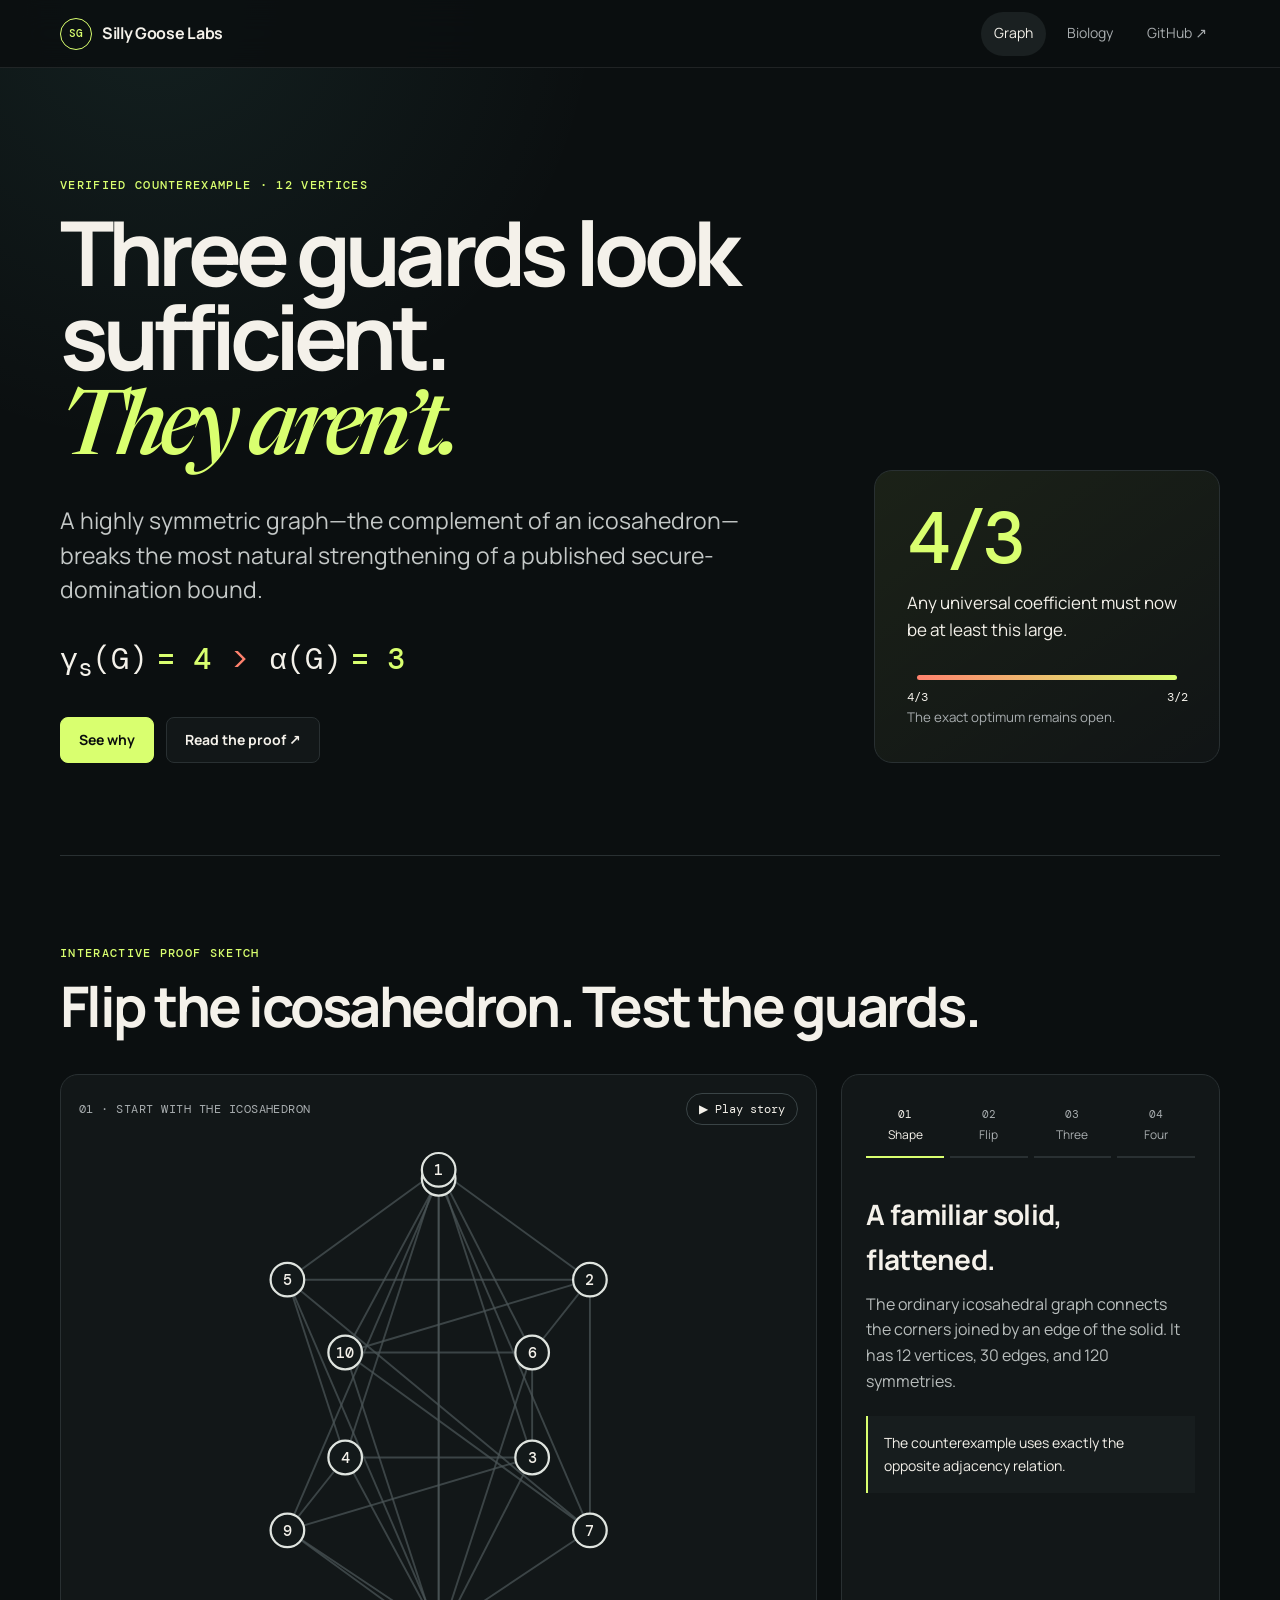
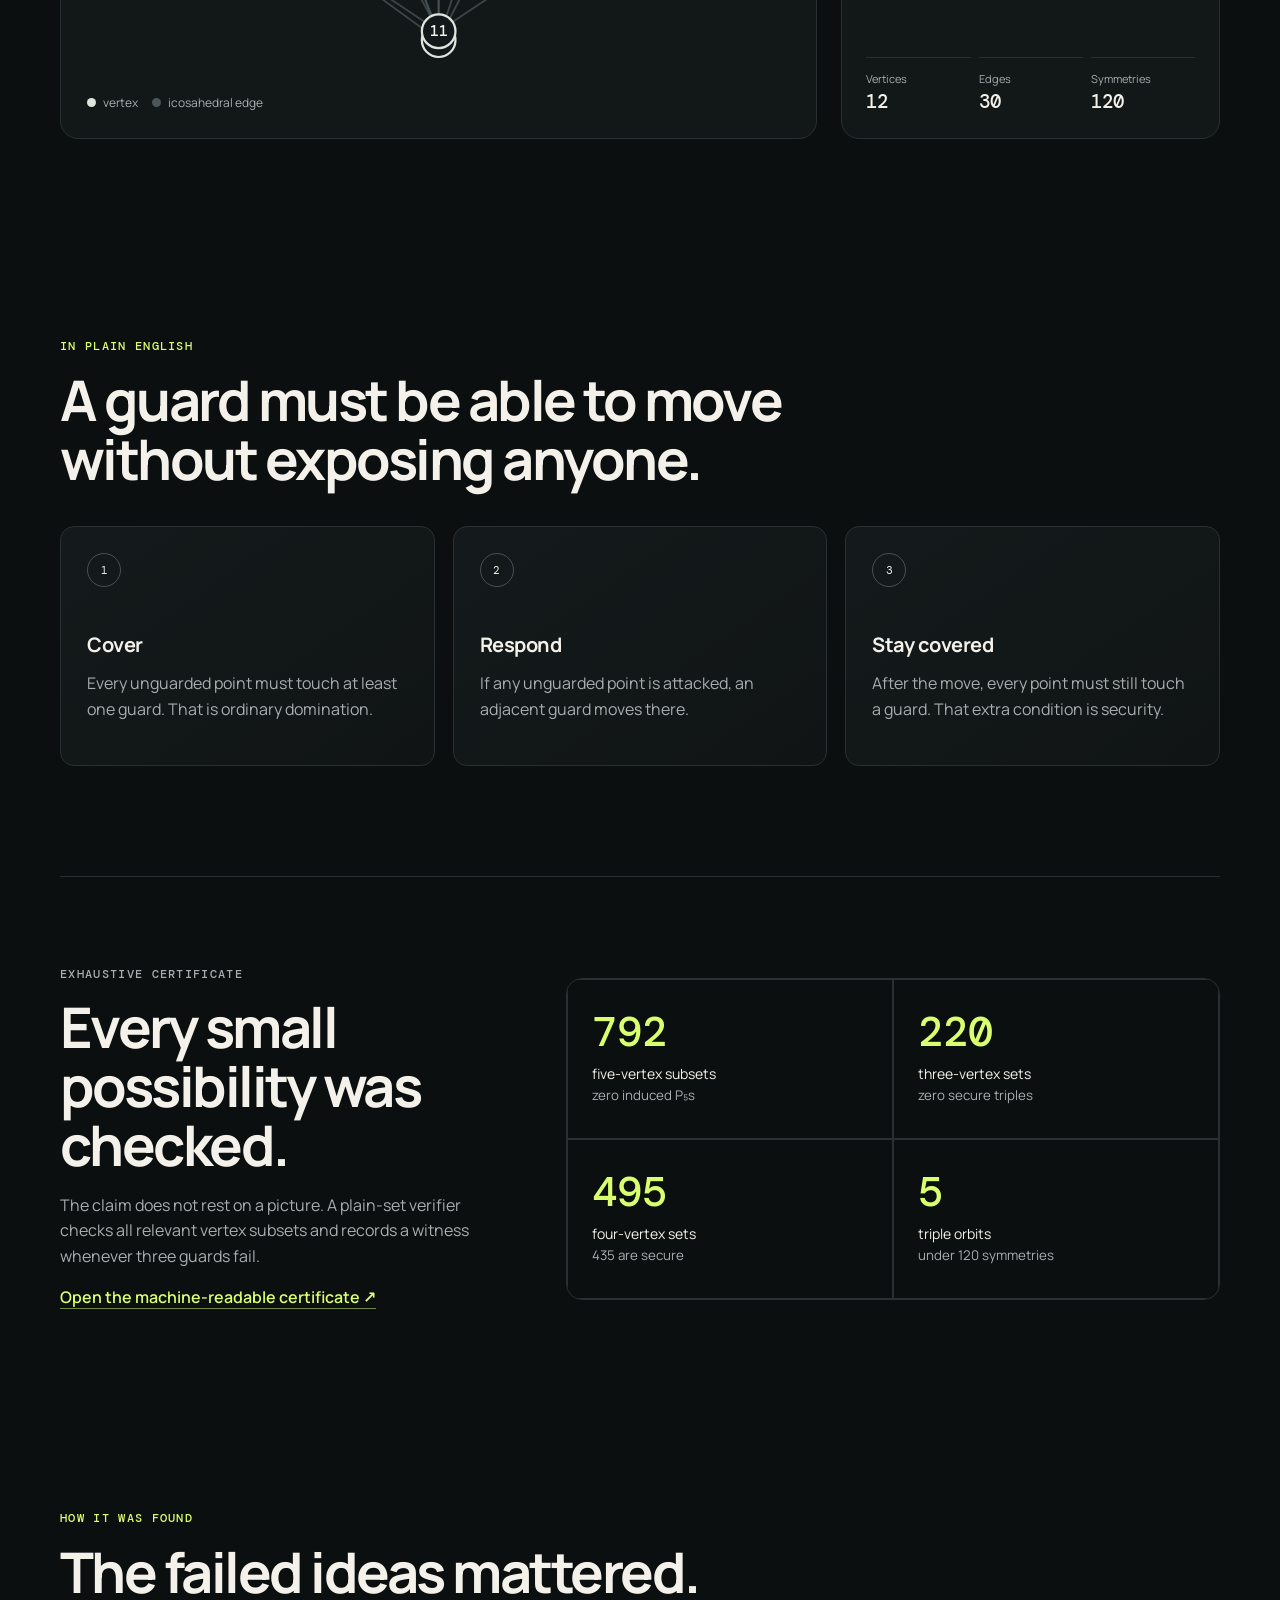
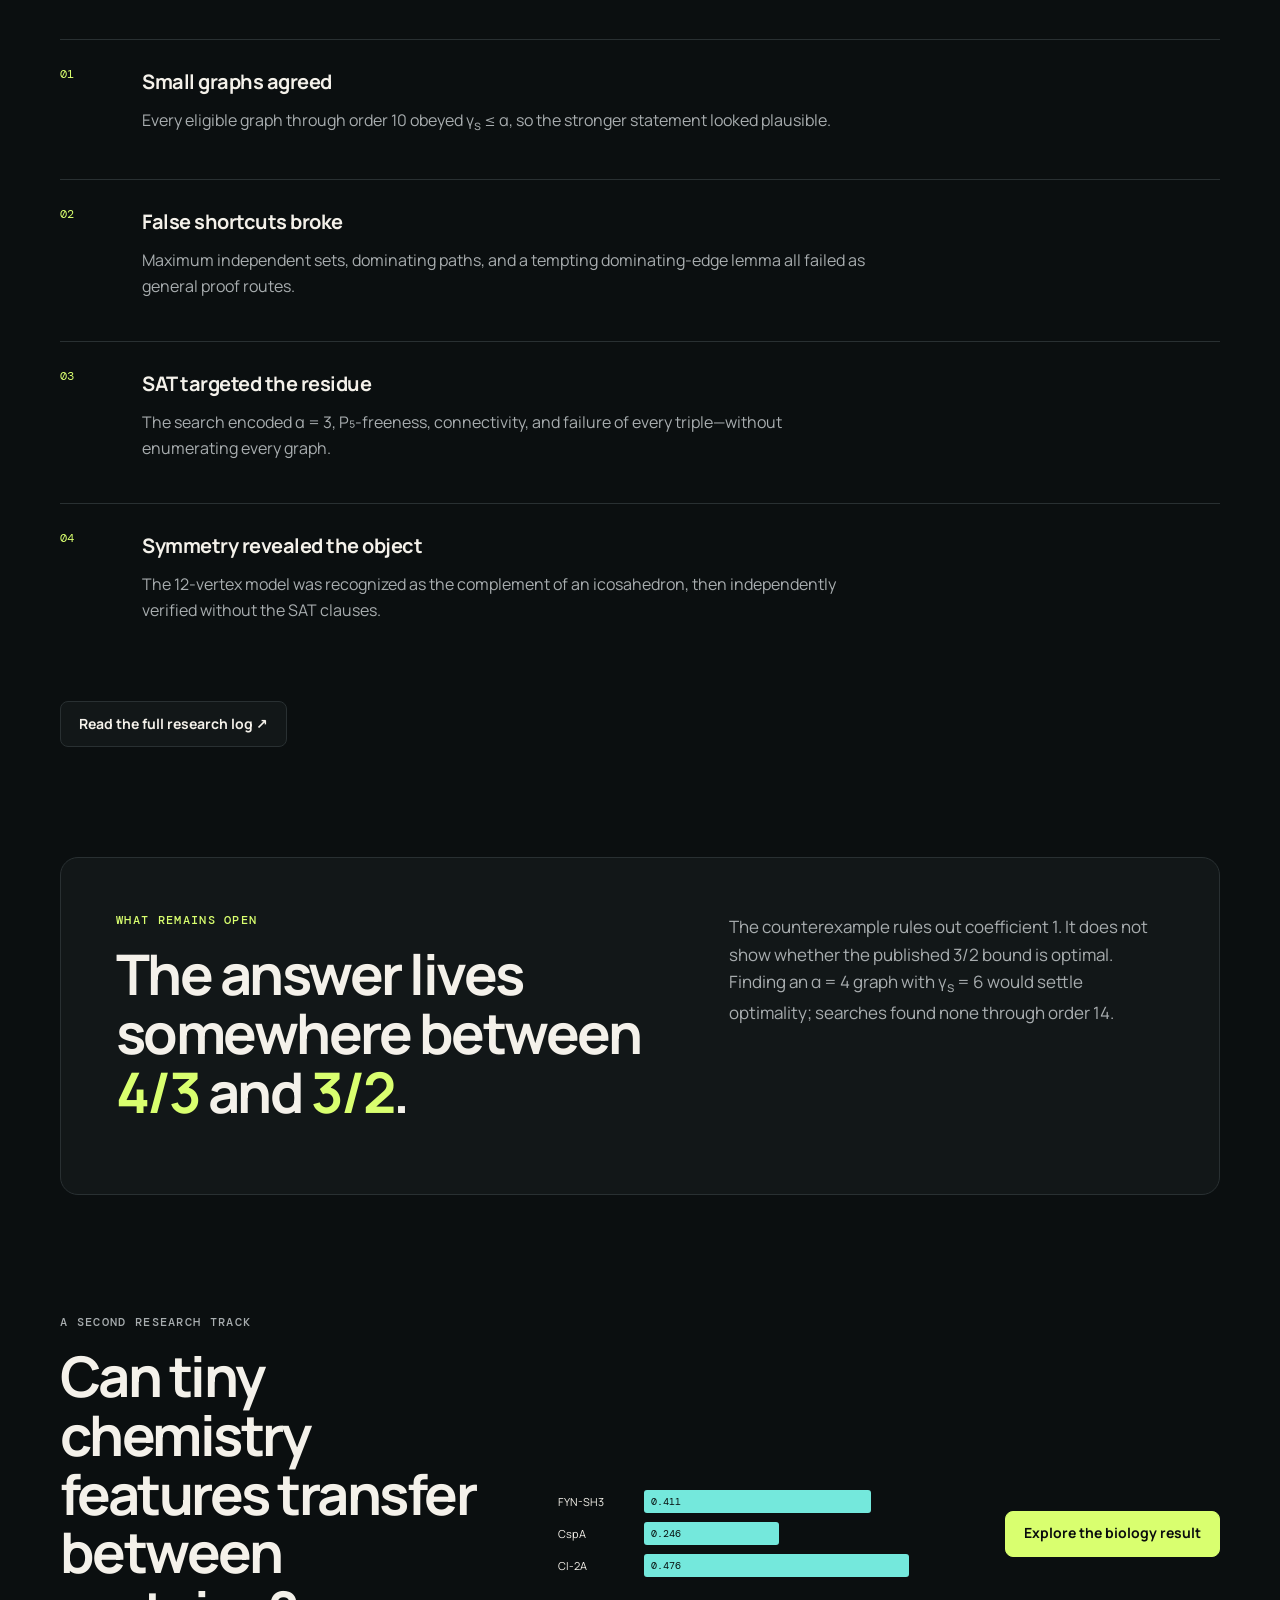
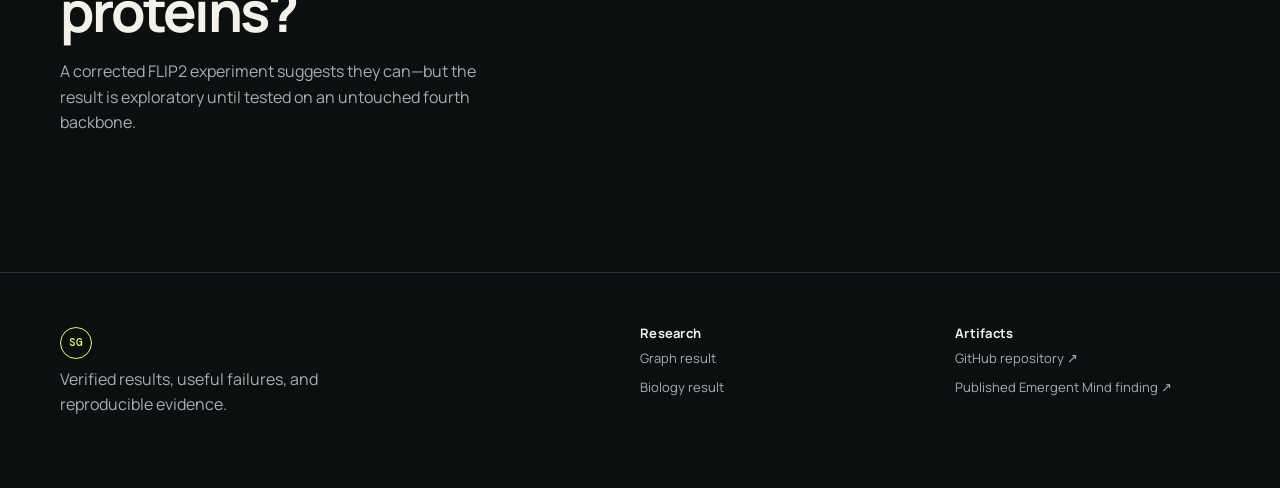
==== site/index.html @ f3dd0494 "Polish the papers at their narrowest breakpoint The visual language was already doing the important " ====
<!doctype html>
<html lang="en">
<head>
  <meta charset="utf-8">
  <meta name="viewport" content="width=device-width,initial-scale=1">
  <meta name="description" content="An interactive explanation of a 12-vertex counterexample in secure domination.">
  <title>The Icosahedral Counterexample</title>
  <link rel="stylesheet" href="css/site.css">
</head>
<body>
  <a class="skip-link" href="#main">Skip to the explanation</a>
  <header class="topbar">
    <a class="brand" href="index.html" aria-label="Silly Goose Labs home">
      <span class="brand-mark">SG</span><span>Silly Goose Labs</span>
    </a>
    <nav aria-label="Primary navigation">
      <a class="active" href="index.html">Graph</a>
      <a href="biology.html">Biology</a>
      <a href="https://github.com/batmanscode/ai-research">GitHub ↗</a>
    </nav>
  </header>

  <main id="main">
    <section class="hero shell">
      <div class="hero-copy">
        <p class="eyebrow">Verified counterexample · 12 vertices</p>
        <h1>Three guards look sufficient.<br><em>They aren’t.</em></h1>
        <p class="lede">A highly symmetric graph—the complement of an icosahedron—breaks the most natural strengthening of a published secure-domination bound.</p>
        <div class="result-equation" aria-label="secure domination number four is greater than independence number three">
          <span>γ<sub>s</sub>(G)</span><b>= 4</b><i>&gt;</i><span>α(G)</span><b>= 3</b>
        </div>
        <div class="hero-actions">
          <a class="button primary" href="#explore">See why</a>
          <a class="button ghost" href="https://github.com/batmanscode/ai-research/blob/main/graph/secure-domination-p5-free/README.md">Read the proof ↗</a>
        </div>
      </div>
      <aside class="hero-note">
        <span class="note-number">4/3</span>
        <p>Any universal coefficient must now be at least this large.</p>
        <div class="interval" aria-label="known coefficient interval from four thirds to three halves">
          <span style="--x:0%">4/3</span><span style="--x:100%">3/2</span>
        </div>
        <small>The exact optimum remains open.</small>
      </aside>
    </section>

    <section id="explore" class="explorer shell" aria-labelledby="explorer-title">
      <div class="section-heading">
        <p class="eyebrow">Interactive proof sketch</p>
        <h2 id="explorer-title">Flip the icosahedron. Test the guards.</h2>
      </div>
      <div class="explorer-grid">
        <div class="graph-stage">
          <div class="stage-topline">
            <span id="stage-label">01 · Start with the icosahedron</span>
            <button id="play-story" class="icon-button" type="button" aria-label="Play the four-step story">▶ Play story</button>
          </div>
          <svg id="graph" viewBox="0 0 500 500" role="img" aria-labelledby="graph-title graph-desc">
            <title id="graph-title">Interactive 12-vertex graph</title>
            <desc id="graph-desc">The display switches between an icosahedron, its complement, a failed three-guard set, and a successful four-guard set.</desc>
            <defs>
              <marker id="arrow" viewBox="0 0 10 10" refX="8" refY="5" markerWidth="7" markerHeight="7" orient="auto-start-reverse">
                <path d="M 0 0 L 10 5 L 0 10 z" fill="currentColor"></path>
              </marker>
            </defs>
            <g id="edge-layer"></g>
            <g id="annotation-layer"></g>
            <g id="node-layer"></g>
          </svg>
          <div class="stage-legend" id="stage-legend" aria-live="polite"></div>
        </div>
        <div class="story-panel">
          <div class="step-tabs" role="tablist" aria-label="Proof steps">
            <button role="tab" aria-selected="true" data-step="0"><span>01</span>Shape</button>
            <button role="tab" aria-selected="false" data-step="1"><span>02</span>Flip</button>
            <button role="tab" aria-selected="false" data-step="2"><span>03</span>Three</button>
            <button role="tab" aria-selected="false" data-step="3"><span>04</span>Four</button>
          </div>
          <article id="step-copy" aria-live="polite"></article>
          <dl class="live-stats">
            <div><dt>Vertices</dt><dd>12</dd></div>
            <div><dt>Edges</dt><dd id="edge-count">30</dd></div>
            <div><dt>Symmetries</dt><dd>120</dd></div>
          </dl>
        </div>
      </div>
    </section>

    <section class="plain shell">
      <div class="section-heading narrow">
        <p class="eyebrow">In plain English</p>
        <h2>A guard must be able to move without exposing anyone.</h2>
      </div>
      <div class="plain-grid">
        <article>
          <span class="plain-number">1</span>
          <h3>Cover</h3>
          <p>Every unguarded point must touch at least one guard. That is ordinary domination.</p>
        </article>
        <article>
          <span class="plain-number">2</span>
          <h3>Respond</h3>
          <p>If any unguarded point is attacked, an adjacent guard moves there.</p>
        </article>
        <article>
          <span class="plain-number">3</span>
          <h3>Stay covered</h3>
          <p>After the move, every point must still touch a guard. That extra condition is security.</p>
        </article>
      </div>
    </section>

    <section class="evidence shell">
      <div class="evidence-copy">
        <p class="eyebrow">Exhaustive certificate</p>
        <h2>Every small possibility was checked.</h2>
        <p>The claim does not rest on a picture. A plain-set verifier checks all relevant vertex subsets and records a witness whenever three guards fail.</p>
        <a class="text-link" href="https://github.com/batmanscode/ai-research/blob/main/graph/secure-domination-p5-free/data/counterexample_certificate.json">Open the machine-readable certificate ↗</a>
      </div>
      <div class="evidence-grid" aria-label="Exact verification counts">
        <div><strong>792</strong><span>five-vertex subsets</span><small>zero induced P₅s</small></div>
        <div><strong>220</strong><span>three-vertex sets</span><small>zero secure triples</small></div>
        <div><strong>495</strong><span>four-vertex sets</span><small>435 are secure</small></div>
        <div><strong>5</strong><span>triple orbits</span><small>under 120 symmetries</small></div>
      </div>
    </section>

    <section class="trail shell">
      <div class="section-heading">
        <p class="eyebrow">How it was found</p>
        <h2>The failed ideas mattered.</h2>
      </div>
      <ol class="timeline">
        <li><span>01</span><div><h3>Small graphs agreed</h3><p>Every eligible graph through order 10 obeyed γ<sub>s</sub> ≤ α, so the stronger statement looked plausible.</p></div></li>
        <li><span>02</span><div><h3>False shortcuts broke</h3><p>Maximum independent sets, dominating paths, and a tempting dominating-edge lemma all failed as general proof routes.</p></div></li>
        <li><span>03</span><div><h3>SAT targeted the residue</h3><p>The search encoded α = 3, P₅-freeness, connectivity, and failure of every triple—without enumerating every graph.</p></div></li>
        <li><span>04</span><div><h3>Symmetry revealed the object</h3><p>The 12-vertex model was recognized as the complement of an icosahedron, then independently verified without the SAT clauses.</p></div></li>
      </ol>
      <a class="button ghost" href="https://github.com/batmanscode/ai-research/blob/main/graph/secure-domination-p5-free/research-log.md">Read the full research log ↗</a>
    </section>

    <section class="open-gap shell">
      <div>
        <p class="eyebrow">What remains open</p>
        <h2>The answer lives somewhere between <span>4/3</span> and <span>3/2</span>.</h2>
      </div>
      <p>The counterexample rules out coefficient 1. It does not show whether the published 3/2 bound is optimal. Finding an α = 4 graph with γ<sub>s</sub> = 6 would settle optimality; searches found none through order 14.</p>
    </section>

    <section class="other-result shell">
      <div>
        <p class="eyebrow">A second research track</p>
        <h2>Can tiny chemistry features transfer between proteins?</h2>
        <p>A corrected FLIP2 experiment suggests they can—but the result is exploratory until tested on an untouched fourth backbone.</p>
      </div>
      <div class="mini-bars" aria-label="Model Spearman correlations across three proteins">
        <div><span>FYN-SH3</span><i style="--value:72%">0.411</i></div>
        <div><span>CspA</span><i style="--value:43%">0.246</i></div>
        <div><span>CI-2A</span><i style="--value:84%">0.476</i></div>
      </div>
      <a class="button primary" href="biology.html">Explore the biology result</a>
    </section>
  </main>

  <footer>
    <div class="shell footer-grid">
      <div><span class="brand-mark">SG</span><p>Verified results, useful failures, and reproducible evidence.</p></div>
      <div><h2>Research</h2><a href="index.html">Graph result</a><a href="biology.html">Biology result</a></div>
      <div><h2>Artifacts</h2><a href="https://github.com/batmanscode/ai-research">GitHub repository ↗</a><a href="https://www.emergentmind.com/open-problems/improve-secure-domination-bound-connected-p5-free-graphs#research-findings">Published Emergent Mind finding ↗</a></div>
    </div>
  </footer>
  <script src="js/graph-story.js"></script>
</body>
</html>
---- site/css/site.css ----
@import url('https://fonts.googleapis.com/css2?family=DM+Mono:wght@400;500&family=Manrope:wght@400;500;600;700&family=Newsreader:ital,opsz,wght@1,6..72,500&display=swap');

:root {
  color-scheme: dark;
  --ink: #f4f1ea;
  --muted: #a8adaf;
  --paper: #0b0f10;
  --panel: #121718;
  --line: #293032;
  --acid: #d9ff6f;
  --cyan: #74e8dc;
  --coral: #ff826e;
  --violet: #ae9cff;
  --shell: min(1160px, calc(100vw - 40px));
}

* { box-sizing: border-box; }
html { scroll-behavior: smooth; }
body {
  margin: 0;
  background:
    radial-gradient(circle at 12% 0%, rgba(116,232,220,.08), transparent 28rem),
    var(--paper);
  color: var(--ink);
  font-family: Manrope, system-ui, sans-serif;
  line-height: 1.6;
}
a { color: inherit; text-decoration: none; }
button { font: inherit; }
.shell { width: var(--shell); margin-inline: auto; }
.skip-link { position: fixed; left: 12px; top: -80px; z-index: 20; background: var(--acid); color: #0b0f10; padding: 10px 14px; border-radius: 8px; }
.skip-link:focus { top: 12px; }

.topbar {
  position: sticky;
  z-index: 10;
  top: 0;
  display: flex;
  justify-content: space-between;
  align-items: center;
  min-height: 68px;
  padding: 0 max(20px, calc((100vw - 1160px)/2));
  border-bottom: 1px solid rgba(255,255,255,.09);
  background: rgba(11,15,16,.86);
  backdrop-filter: blur(18px);
}
.brand { display: flex; align-items: center; gap: 10px; font-weight: 700; letter-spacing: -.02em; }
.brand-mark { display: inline-grid; place-items: center; width: 32px; height: 32px; border: 1px solid var(--acid); border-radius: 50%; color: var(--acid); font: 500 11px/1 DM Mono, monospace; }
.topbar nav { display: flex; gap: 8px; }
.topbar nav a { display: inline-flex; min-height: 44px; align-items: center; padding: 8px 13px; border-radius: 999px; color: var(--muted); font-size: 14px; white-space: nowrap; }
.topbar nav a:hover, .topbar nav a.active { background: #1a2021; color: var(--ink); }

.hero { display: grid; grid-template-columns: 1.7fr .8fr; gap: 80px; align-items: end; padding-block: 110px 92px; }
.eyebrow { margin: 0 0 16px; color: var(--acid); font: 500 12px/1.3 DM Mono, monospace; letter-spacing: .11em; text-transform: uppercase; }
h1, h2, h3, p { margin-top: 0; }
h1 { margin-bottom: 28px; max-width: 820px; font-size: clamp(52px, 7vw, 92px); line-height: .94; letter-spacing: -.065em; }
h1 em { color: var(--acid); font-family: Newsreader, Georgia, serif; font-weight: 500; }
.lede { max-width: 720px; color: #c4c8c7; font-size: clamp(18px, 2vw, 23px); line-height: 1.5; }
.result-equation { display: flex; flex-wrap: wrap; align-items: baseline; gap: 10px; margin-block: 34px; font: 400 clamp(19px, 2.4vw, 30px)/1.2 DM Mono, monospace; }
.result-equation b { color: var(--acid); font-weight: 500; }
.result-equation i { margin-inline: 10px; color: var(--coral); font-style: normal; }
.hero-actions, .next-actions { display: flex; flex-wrap: wrap; gap: 12px; }
.button { display: inline-flex; min-height: 46px; align-items: center; justify-content: center; padding: 0 18px; border: 1px solid var(--line); border-radius: 8px; font-size: 14px; font-weight: 700; transition: transform .2s, background .2s; }
.button:hover { transform: translateY(-2px); }
.button.primary { border-color: var(--acid); background: var(--acid); color: #0a0d0d; }
.button.ghost { background: #121718; }
.hero-note { padding: 32px; border: 1px solid var(--line); border-radius: 18px; background: linear-gradient(145deg, rgba(217,255,111,.08), rgba(255,255,255,.025)); }
.note-number { color: var(--acid); font: 500 72px/1 DM Mono, monospace; letter-spacing: -.08em; }
.hero-note p { margin: 14px 0 32px; font-size: 17px; }
.hero-note small { color: var(--muted); }
.interval { position: relative; height: 5px; margin: 0 10px 24px; border-radius: 3px; background: linear-gradient(90deg, var(--coral), var(--acid)); }
.interval span { position: absolute; top: 14px; left: var(--x); transform: translateX(-50%); font: 12px DM Mono, monospace; }

.explorer, .bio-chart { padding-block: 90px; border-top: 1px solid var(--line); }
.section-heading { margin-bottom: 38px; }
.section-heading.narrow { max-width: 760px; }
h2 { margin-bottom: 18px; font-size: clamp(34px, 4.4vw, 56px); line-height: 1.05; letter-spacing: -.045em; }
h3 { margin-bottom: 10px; font-size: 20px; letter-spacing: -.025em; }
.explorer-grid { display: grid; grid-template-columns: minmax(0, 1.4fr) minmax(310px, .7fr); gap: 24px; }
.graph-stage, .story-panel { border: 1px solid var(--line); border-radius: 18px; background: var(--panel); }
.graph-stage { min-width: 0; padding: 18px; }
.stage-topline { display: flex; justify-content: space-between; align-items: center; gap: 16px; color: var(--muted); font: 12px DM Mono, monospace; letter-spacing: .04em; text-transform: uppercase; }
.icon-button { border: 1px solid #3a4446; border-radius: 999px; background: transparent; color: var(--ink); padding: 7px 12px; cursor: pointer; }
.icon-button:hover { border-color: var(--acid); color: var(--acid); }
#graph { display: block; width: 100%; max-height: 560px; margin-inline: auto; overflow: visible; }
.graph-edge { stroke: #4c5658; stroke-width: 1.7; opacity: .72; transition: stroke .35s, opacity .35s, stroke-width .35s; }
.graph-edge.matching { stroke: var(--coral); stroke-width: 3.5; opacity: .95; }
.graph-edge.dim { opacity: .14; }
.node circle { fill: #13191a; stroke: #dfe4df; stroke-width: 2; transition: fill .35s, stroke .35s, transform .35s; transform-box: fill-box; transform-origin: center; }
.node text { fill: var(--ink); font: 500 13px DM Mono, monospace; pointer-events: none; }
.node.guard circle { fill: var(--acid); stroke: var(--acid); transform: scale(1.16); }
.node.guard text { fill: #0a0d0d; }
.node.attack circle { fill: var(--coral); stroke: var(--coral); transform: scale(1.18); }
.node.attack text, .node.exposed text { fill: #0a0d0d; }
.node.exposed circle { fill: var(--violet); stroke: var(--violet); }
.story-arrow { color: var(--coral); stroke: currentColor; stroke-width: 3; fill: none; marker-end: url(#arrow); stroke-dasharray: 8 5; }
.stage-legend { display: flex; flex-wrap: wrap; gap: 14px; min-height: 30px; padding: 8px; color: var(--muted); font-size: 12px; }
.legend-dot { display: inline-flex; align-items: center; gap: 7px; }
.legend-dot:before { content:""; width: 9px; height: 9px; border-radius: 50%; background: var(--dot); }
.story-panel { display: flex; flex-direction: column; padding: 24px; }
.step-tabs { display: grid; grid-template-columns: repeat(4, 1fr); gap: 6px; margin-bottom: 34px; }
.step-tabs button { border: 0; border-bottom: 2px solid var(--line); background: none; color: var(--muted); padding: 8px 3px 12px; cursor: pointer; font-size: 12px; }
.step-tabs button span { display: block; margin-bottom: 4px; font: 11px DM Mono, monospace; }
.step-tabs button[aria-selected=true] { border-color: var(--acid); color: var(--ink); }
#step-copy h3 { font-size: 28px; }
#step-copy p { color: #b8bdbc; }
#step-copy .callout { margin-top: 22px; padding: 16px; border-left: 2px solid var(--acid); background: #171d1e; color: var(--ink); font-size: 14px; }
.live-stats { display: grid; grid-template-columns: repeat(3,1fr); gap: 8px; margin: auto 0 0; padding-top: 28px; }
.live-stats div { padding-top: 12px; border-top: 1px solid var(--line); }
.live-stats dt { color: var(--muted); font-size: 11px; }
.live-stats dd { margin: 2px 0 0; font: 500 19px DM Mono, monospace; }

.plain { padding-block: 110px; }
.plain-grid { display: grid; grid-template-columns: repeat(3, 1fr); gap: 18px; }
.plain-grid article { min-height: 230px; padding: 26px; border: 1px solid var(--line); border-radius: 14px; background: linear-gradient(145deg,#141a1b,#101415); }
.plain-grid p { color: var(--muted); }
.plain-number { display: inline-grid; place-items: center; width: 34px; height: 34px; margin-bottom: 42px; border: 1px solid #475153; border-radius: 50%; font: 11px DM Mono, monospace; }
.evidence { display: grid; grid-template-columns: .8fr 1.2fr; gap: 70px; align-items: center; padding-block: 90px; border-top: 1px solid var(--line); }
.evidence-copy p { color: var(--muted); }
.text-link { color: var(--acid); border-bottom: 1px solid rgba(217,255,111,.5); font-weight: 600; }
.evidence-grid { display: grid; grid-template-columns: repeat(2,1fr); border: 1px solid var(--line); border-radius: 16px; overflow: hidden; }
.evidence-grid div { display: flex; flex-direction: column; min-height: 160px; justify-content: center; padding: 24px; border: .5px solid var(--line); }
.evidence-grid strong { color: var(--acid); font: 500 42px/1 DM Mono, monospace; }
.evidence-grid span { margin-top: 10px; font-size: 14px; }
.evidence-grid small { color: var(--muted); }
.trail { padding-block: 110px; }
.timeline { margin: 0 0 36px; padding: 0; list-style: none; }
.timeline li { display: grid; grid-template-columns: 68px 1fr; gap: 14px; padding: 26px 0; border-top: 1px solid var(--line); }
.timeline li > span { color: var(--acid); font: 12px DM Mono, monospace; }
.timeline p { max-width: 730px; color: var(--muted); }
.open-gap { display: grid; grid-template-columns: 1fr .8fr; gap: 70px; padding: 55px; border: 1px solid var(--line); border-radius: 18px; background: #121718; }
.open-gap h2 span { color: var(--acid); }
.open-gap > p { color: var(--muted); font-size: 17px; }
.other-result { display: grid; grid-template-columns: .9fr .8fr auto; gap: 46px; align-items: center; padding-block: 120px; }
.other-result p { color: var(--muted); }
.mini-bars div { display: grid; grid-template-columns: 76px 1fr; gap: 10px; align-items: center; margin: 9px 0; font-size: 11px; }
.mini-bars i { position: relative; display: block; width: var(--value); min-width: 48px; padding: 5px 7px; border-radius: 3px; background: var(--cyan); color: #07100f; font: normal 10px DM Mono, monospace; }

footer { padding-block: 54px; border-top: 1px solid var(--line); color: var(--muted); }
.footer-grid { display: grid; grid-template-columns: 2fr 1fr 1fr; gap: 50px; }
.footer-grid > div { display: flex; flex-direction: column; align-items: flex-start; gap: 8px; }
.footer-grid h2 { margin: 0; color: var(--ink); font-size: 13px; letter-spacing: .02em; }
.footer-grid p { max-width: 290px; }
.footer-grid a { font-size: 13px; }

/* Biology report */
.bio-hero { padding-block: 110px 75px; }
.bio-hero h1 { max-width: 1000px; }
.caveat { max-width: 940px; margin-top: 32px; padding: 16px 18px; border: 1px solid rgba(255,130,110,.5); border-radius: 8px; background: rgba(255,130,110,.08); color: #e5cfca; font-size: 14px; }
.bar-chart { padding: 30px; border: 1px solid var(--line); border-radius: 18px; background: var(--panel); }
.chart-legend { display: flex; flex-wrap: wrap; justify-content: flex-end; gap: 18px; margin-bottom: 30px; color: var(--muted); font-size: 11px; }
.chart-legend span:before { content:""; display: inline-block; width: 9px; height: 9px; margin-right: 7px; border-radius: 2px; background: currentColor; }
.chart-legend .base { color: #778285; } .chart-legend .ours { color: var(--acid); } .chart-legend .official { color: var(--violet); }
.chart-row { display: grid; grid-template-columns: 160px 1fr; gap: 20px; align-items: center; padding: 24px 0; border-top: 1px solid var(--line); }
.chart-row > b { font-size: 14px; }
.chart-row small { display: block; color: var(--muted); font-weight: 400; }
.track { display: flex; flex-direction: column; gap: 6px; }
.track i { display: block; width: var(--w); min-width: 52px; height: 26px; padding: 4px 8px; border-radius: 4px; color: #09100f; font: normal 11px DM Mono, monospace; transition: width .8s ease; }
.track .base { background: #778285; } .track .ours { background: var(--acid); } .track .official { background: var(--violet); }
.chart-note, .center-note { margin-top: 16px; color: var(--muted); font-size: 13px; }
.bio-correction { display: grid; grid-template-columns: 1fr 1fr; gap: 36px; padding-block: 100px; }
.correction-card { padding: 34px; border: 1px solid rgba(255,130,110,.4); border-radius: 16px; background: rgba(255,130,110,.05); }
.correction-card p:last-child { color: var(--muted); }
.core-table { align-self: center; border-top: 1px solid var(--line); }
.core-table > div { display: grid; grid-template-columns: 1fr 1fr; padding: 15px 10px; border-bottom: 1px solid var(--line); }
.core-table > div:first-child { color: var(--muted); font: 11px DM Mono, monospace; text-transform: uppercase; }
.core-table code { color: var(--acid); letter-spacing: .18em; }
.signal { padding-block: 100px; border-top: 1px solid var(--line); text-align: center; }
.signal .section-heading { margin-inline: auto; }
.signal-grid { display: grid; grid-template-columns: repeat(3, 1fr); max-width: 880px; margin-inline: auto; border: 1px solid var(--line); border-radius: 16px; overflow: hidden; }
.signal-grid div { display: flex; flex-direction: column; padding: 32px 18px; border: .5px solid var(--line); }
.signal-grid strong { color: var(--acid); font: 500 44px/1 DM Mono, monospace; }
.signal-grid span { margin-top: 12px; }
.signal-grid small { color: var(--muted); }
.method { padding-block: 100px; }
.method > div:first-child { max-width: 760px; }
.method > div:first-child p:last-child { color: var(--muted); }
.method-flow { display: flex; align-items: center; justify-content: space-between; gap: 12px; margin-block: 42px; padding: 22px; border: 1px solid var(--line); border-radius: 12px; background: var(--panel); }
.method-flow span { padding: 8px 11px; border-radius: 5px; background: #202728; font: 11px DM Mono, monospace; text-align: center; }
.method-flow b { color: var(--acid); }
blockquote { margin: 0; padding: 22px 25px; border-left: 2px solid var(--coral); background: rgba(255,130,110,.06); color: #d2d5d3; }
.next-study { display: grid; grid-template-columns: 1fr 1fr; gap: 60px; padding: 55px; margin-bottom: 100px; border: 1px solid var(--line); border-radius: 18px; background: #121718; }
.next-study ol { margin: 0; padding: 0; list-style: none; }
.next-study li { display: grid; grid-template-columns: 36px 1fr; gap: 10px; padding: 10px 0; color: var(--muted); border-bottom: 1px solid var(--line); }
.next-study li span { color: var(--acid); font: 11px DM Mono, monospace; }
.next-actions { grid-column: 1 / -1; }

@media (max-width: 900px) {
  .hero, .evidence, .open-gap, .bio-correction, .next-study { grid-template-columns: 1fr; gap: 35px; }
  .hero { padding-block: 80px 70px; }
  .explorer-grid { grid-template-columns: 1fr; }
  .story-panel { min-height: 440px; }
  .other-result { grid-template-columns: 1fr 1fr; }
  .other-result .button { grid-column: 1 / -1; justify-self: start; }
  .footer-grid { grid-template-columns: 1.5fr 1fr 1fr; }
}

@media (max-width: 650px) {
  :root { --shell: min(100% - 28px, 1160px); }
  .topbar { padding-inline: 14px; }
  .brand > span:last-child { display: none; }
  .topbar nav { gap: 0; }
  .topbar nav a { padding-inline: 8px; font-size: 12px; }
  h1 { font-size: 49px; }
  .hero-note { padding: 25px; }
  .plain-grid, .signal-grid { grid-template-columns: 1fr; }
  .plain-grid article { min-height: 190px; }
  .plain-number { margin-bottom: 26px; }
  .evidence-grid { grid-template-columns: 1fr; }
  .open-gap, .next-study { padding: 30px 24px; }
  .other-result { grid-template-columns: 1fr; padding-block: 85px; }
  .other-result .button { grid-column: auto; }
  .footer-grid { grid-template-columns: 1fr; }
  .chart-row { grid-template-columns: 1fr; }
  .bar-chart { padding: 18px; }
  .chart-legend { justify-content: flex-start; }
  .method-flow { align-items: stretch; flex-direction: column; }
  .method-flow b { transform: rotate(90deg); text-align: center; }
}

@media (prefers-reduced-motion: reduce) {
  html { scroll-behavior: auto; }
  *, *:before, *:after { animation-duration: .01ms !important; transition-duration: .01ms !important; }
}
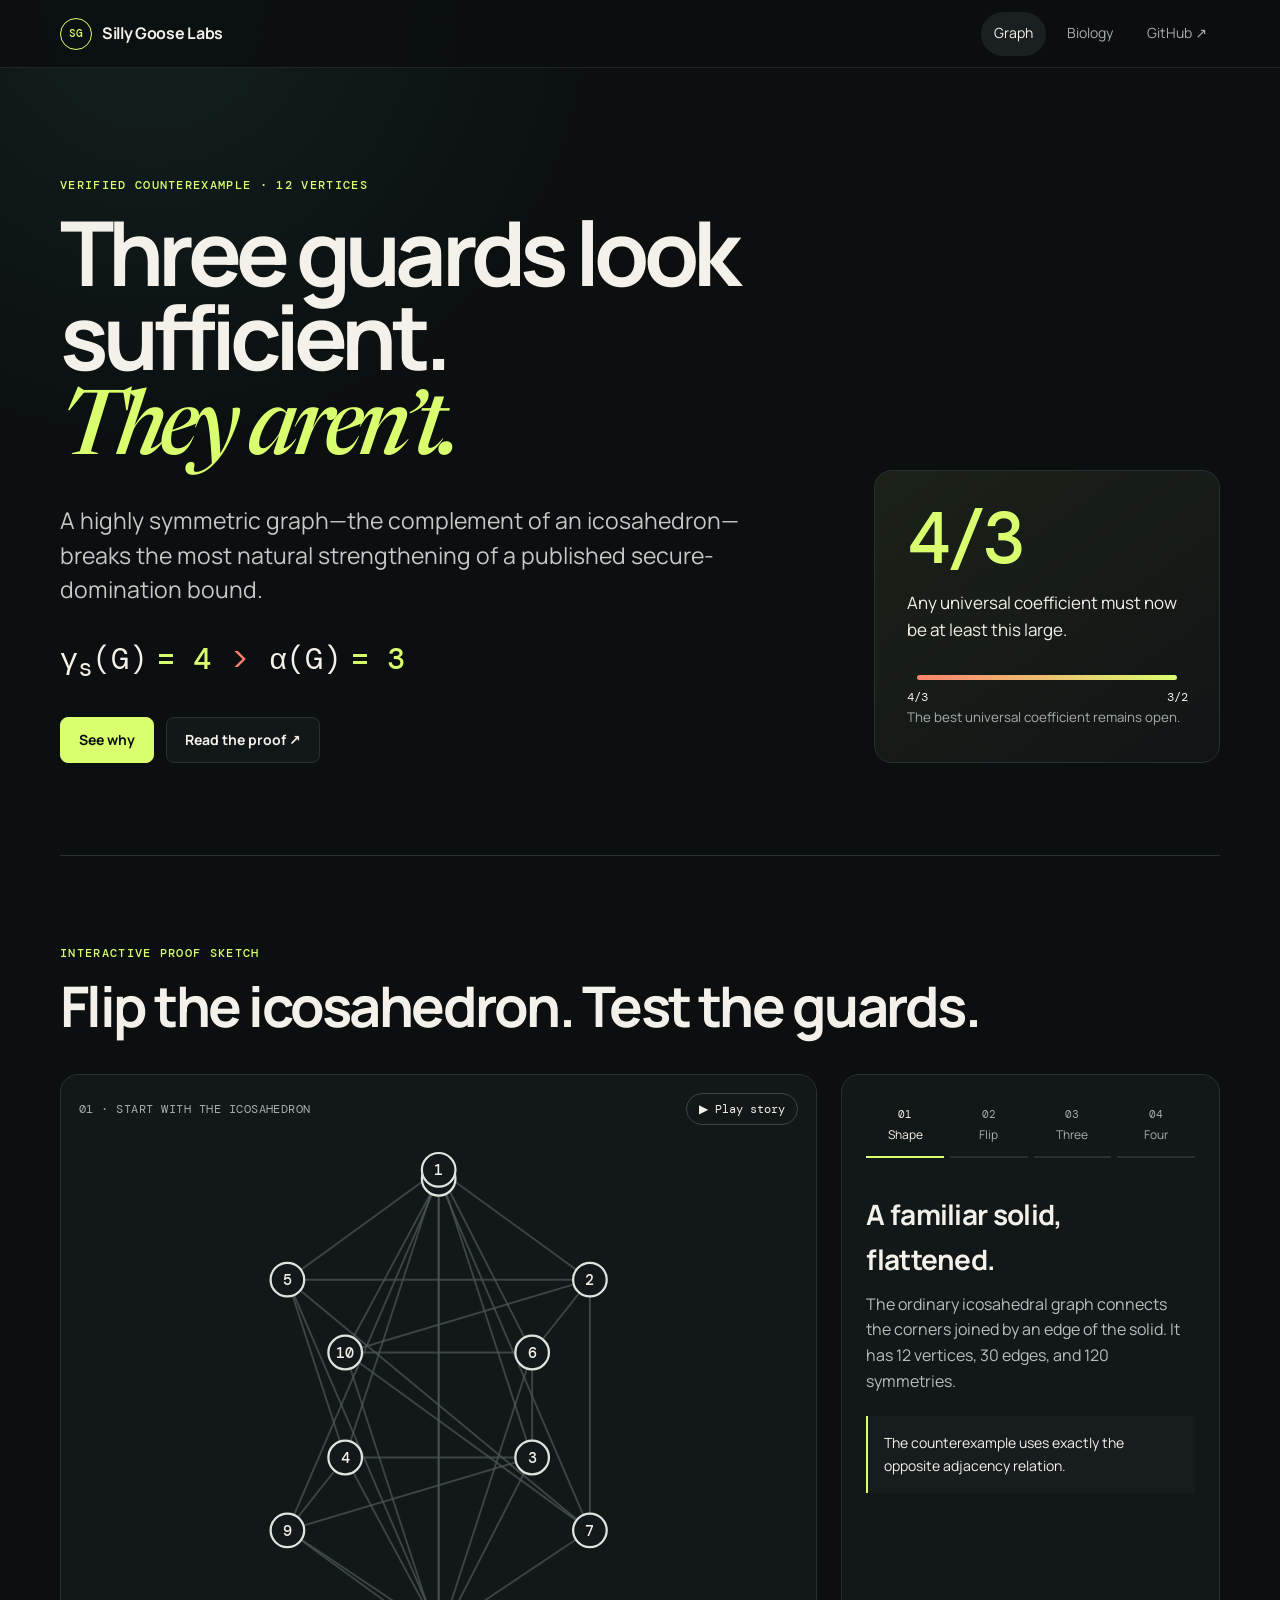
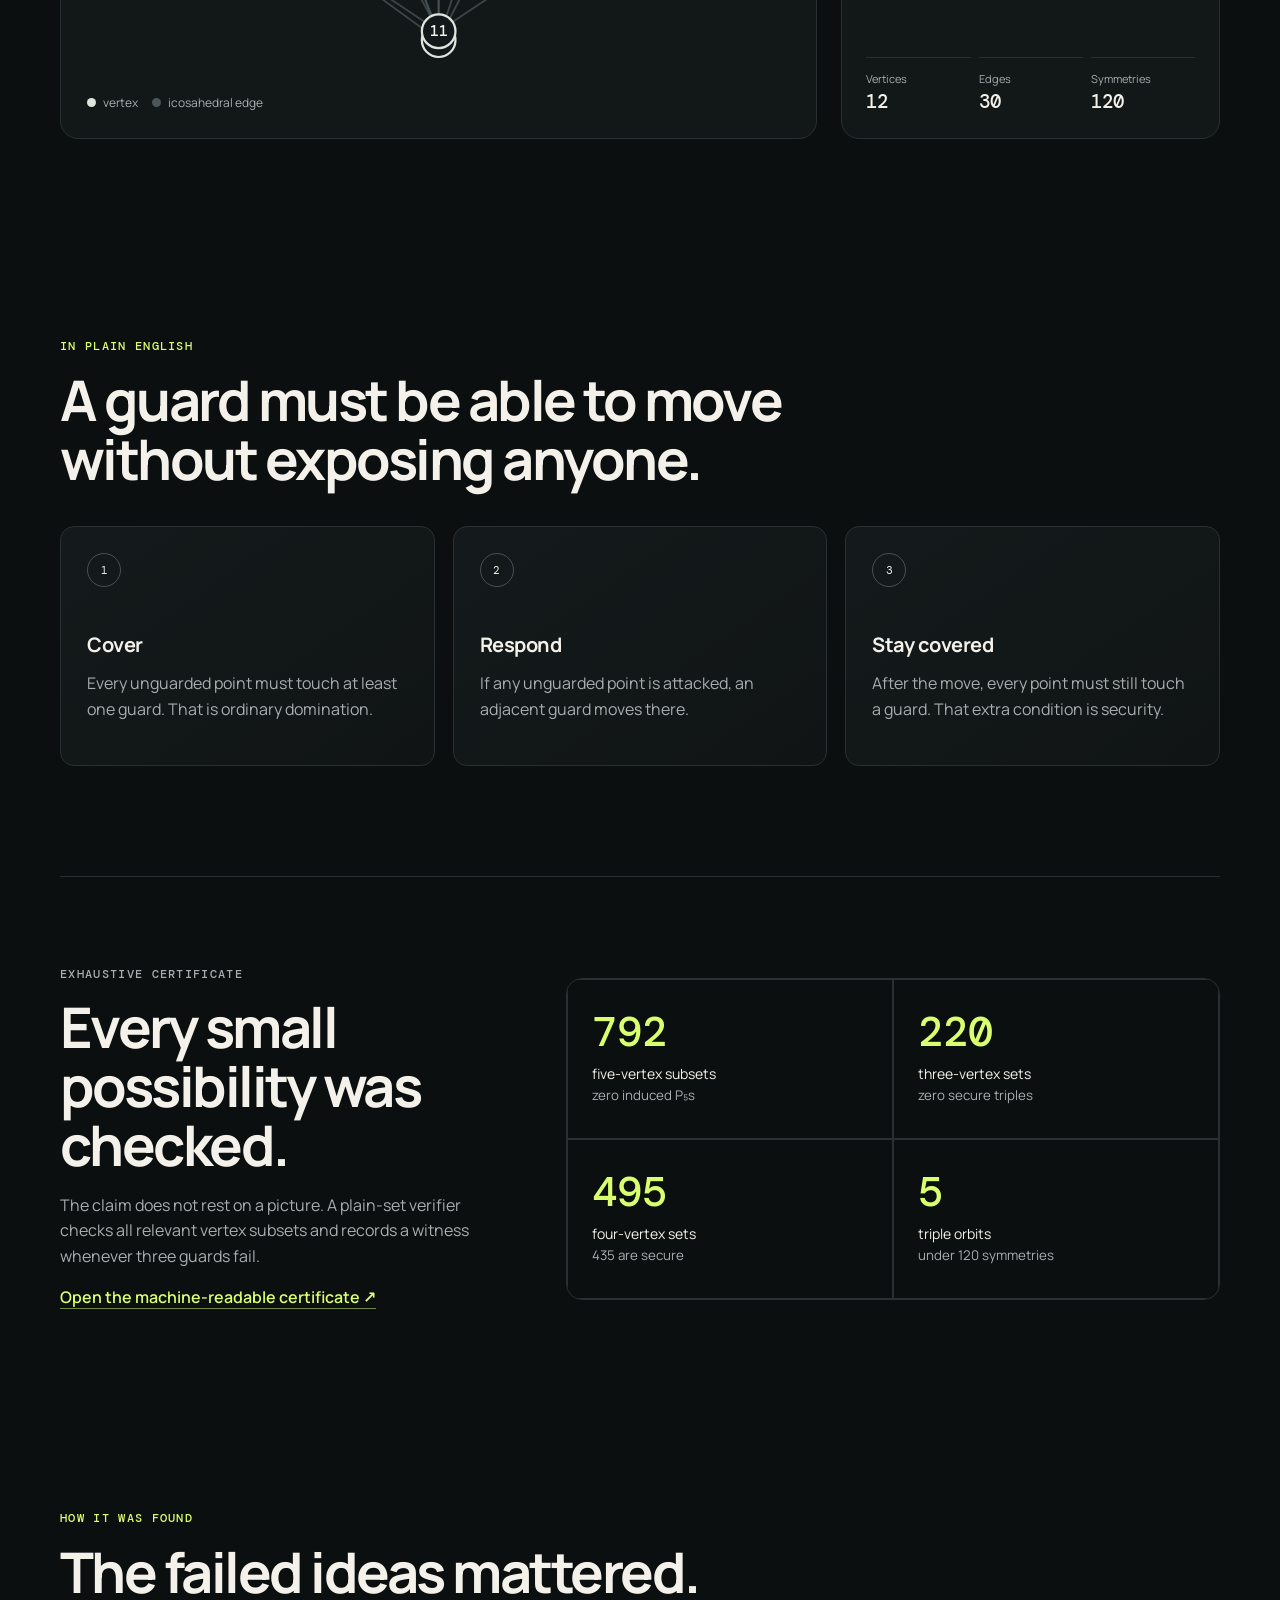
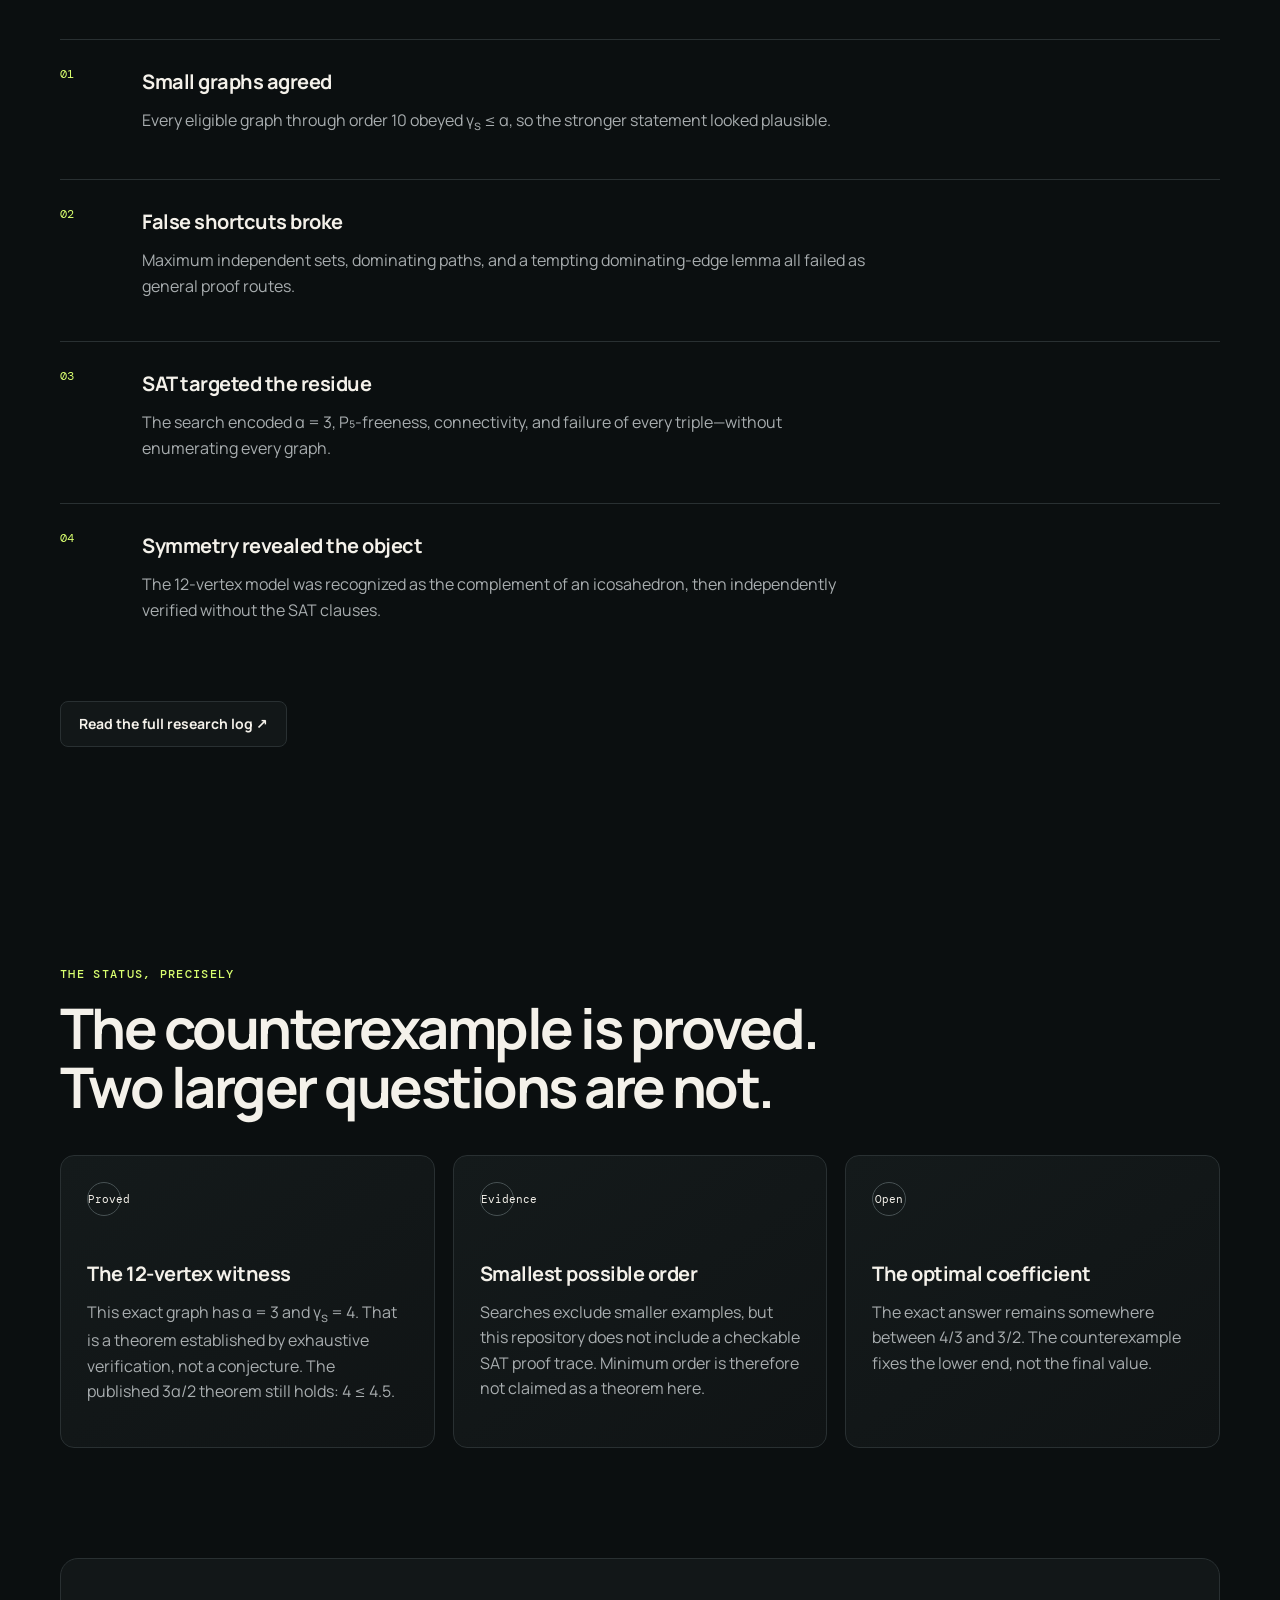
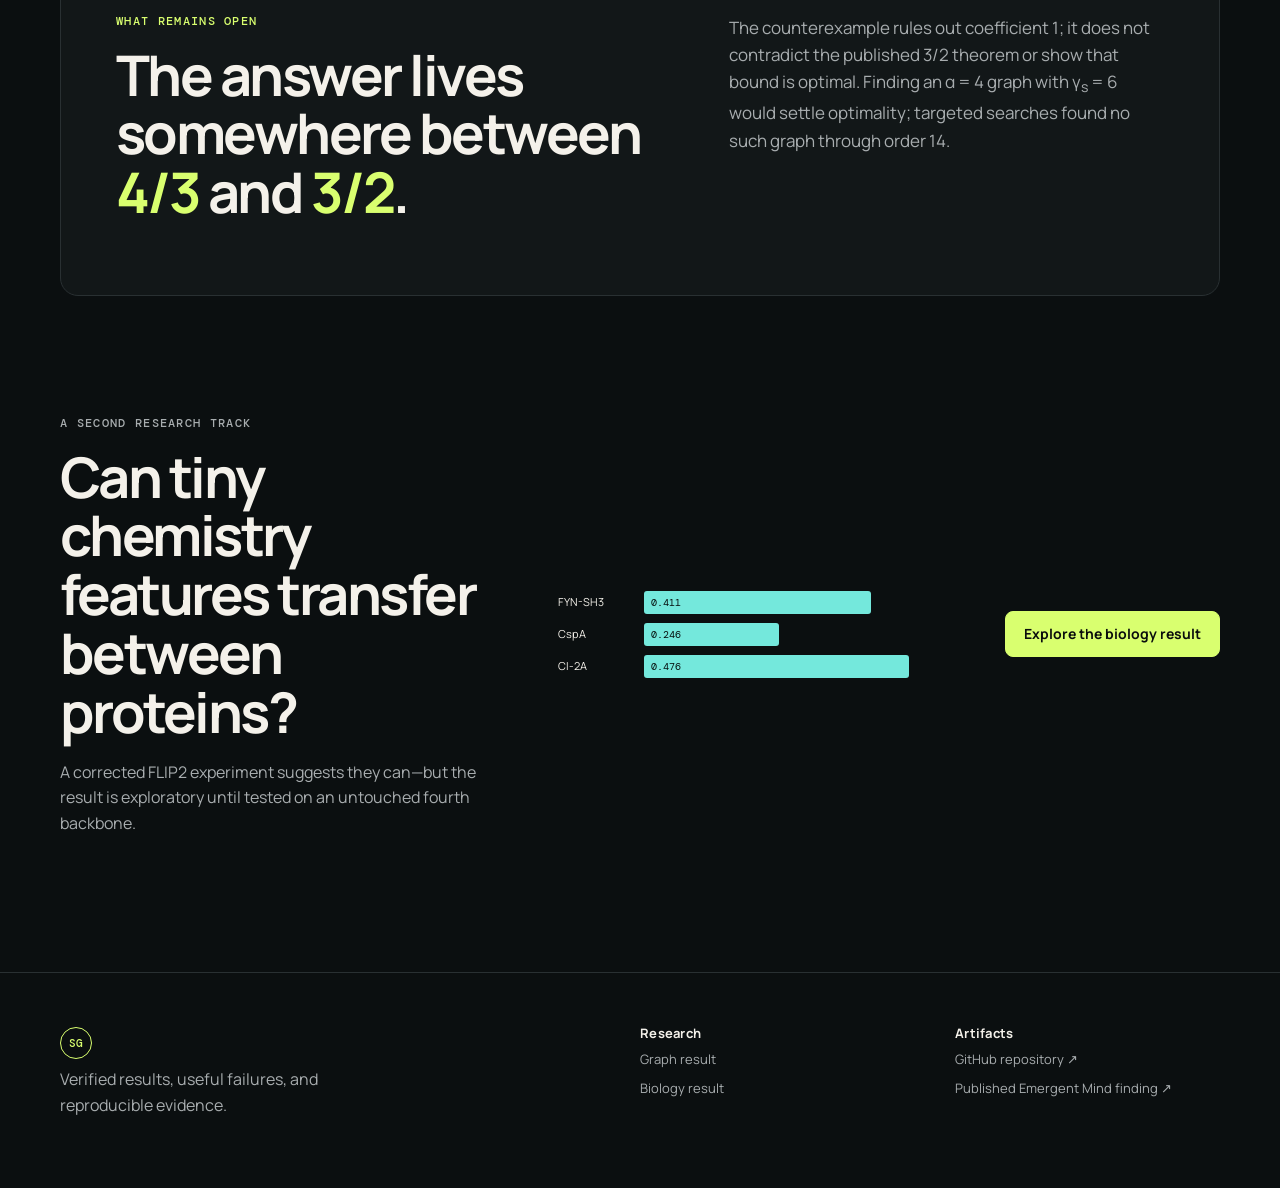
==== commit d233bbd5: "Clarify theorem, evidence, and open coefficient State explicitly that the 12-vertex icosahedral-comp" ====
--- a/site/index.html
+++ b/site/index.html
@@ -5,6 +5,7 @@
   <meta name="viewport" content="width=device-width,initial-scale=1">
   <meta name="description" content="An interactive explanation of a 12-vertex counterexample in secure domination.">
   <title>The Icosahedral Counterexample</title>
+  <link rel="icon" href="data:image/svg+xml,%3Csvg xmlns='http://www.w3.org/2000/svg' viewBox='0 0 32 32'%3E%3Crect width='32' height='32' rx='16' fill='%230b0f10'/%3E%3Ccircle cx='16' cy='16' r='14.5' fill='none' stroke='%23d9ff6f'/%3E%3Ctext x='16' y='20' text-anchor='middle' font-family='monospace' font-size='10' fill='%23d9ff6f'%3ESG%3C/text%3E%3C/svg%3E">
   <link rel="stylesheet" href="css/site.css">
 </head>
 <body>
@@ -40,7 +41,7 @@
         <div class="interval" aria-label="known coefficient interval from four thirds to three halves">
           <span style="--x:0%">4/3</span><span style="--x:100%">3/2</span>
         </div>
-        <small>The exact optimum remains open.</small>
+        <small>The best universal coefficient remains open.</small>
       </aside>
     </section>
 
@@ -139,12 +140,36 @@
       <a class="button ghost" href="https://github.com/batmanscode/ai-research/blob/main/graph/secure-domination-p5-free/research-log.md">Read the full research log ↗</a>
     </section>
 
+    <section class="plain shell" aria-labelledby="status-title">
+      <div class="section-heading narrow">
+        <p class="eyebrow">The status, precisely</p>
+        <h2 id="status-title">The counterexample is proved. Two larger questions are not.</h2>
+      </div>
+      <div class="plain-grid">
+        <article>
+          <span class="plain-number">Proved</span>
+          <h3>The 12-vertex witness</h3>
+          <p>This exact graph has α = 3 and γ<sub>s</sub> = 4. That is a theorem established by exhaustive verification, not a conjecture. The published 3α/2 theorem still holds: 4 ≤ 4.5.</p>
+        </article>
+        <article>
+          <span class="plain-number">Evidence</span>
+          <h3>Smallest possible order</h3>
+          <p>Searches exclude smaller examples, but this repository does not include a checkable SAT proof trace. Minimum order is therefore not claimed as a theorem here.</p>
+        </article>
+        <article>
+          <span class="plain-number">Open</span>
+          <h3>The optimal coefficient</h3>
+          <p>The exact answer remains somewhere between 4/3 and 3/2. The counterexample fixes the lower end, not the final value.</p>
+        </article>
+      </div>
+    </section>
+
     <section class="open-gap shell">
       <div>
         <p class="eyebrow">What remains open</p>
         <h2>The answer lives somewhere between <span>4/3</span> and <span>3/2</span>.</h2>
       </div>
-      <p>The counterexample rules out coefficient 1. It does not show whether the published 3/2 bound is optimal. Finding an α = 4 graph with γ<sub>s</sub> = 6 would settle optimality; searches found none through order 14.</p>
+      <p>The counterexample rules out coefficient 1; it does not contradict the published 3/2 theorem or show that bound is optimal. Finding an α = 4 graph with γ<sub>s</sub> = 6 would settle optimality; targeted searches found no such graph through order 14.</p>
     </section>
 
     <section class="other-result shell">
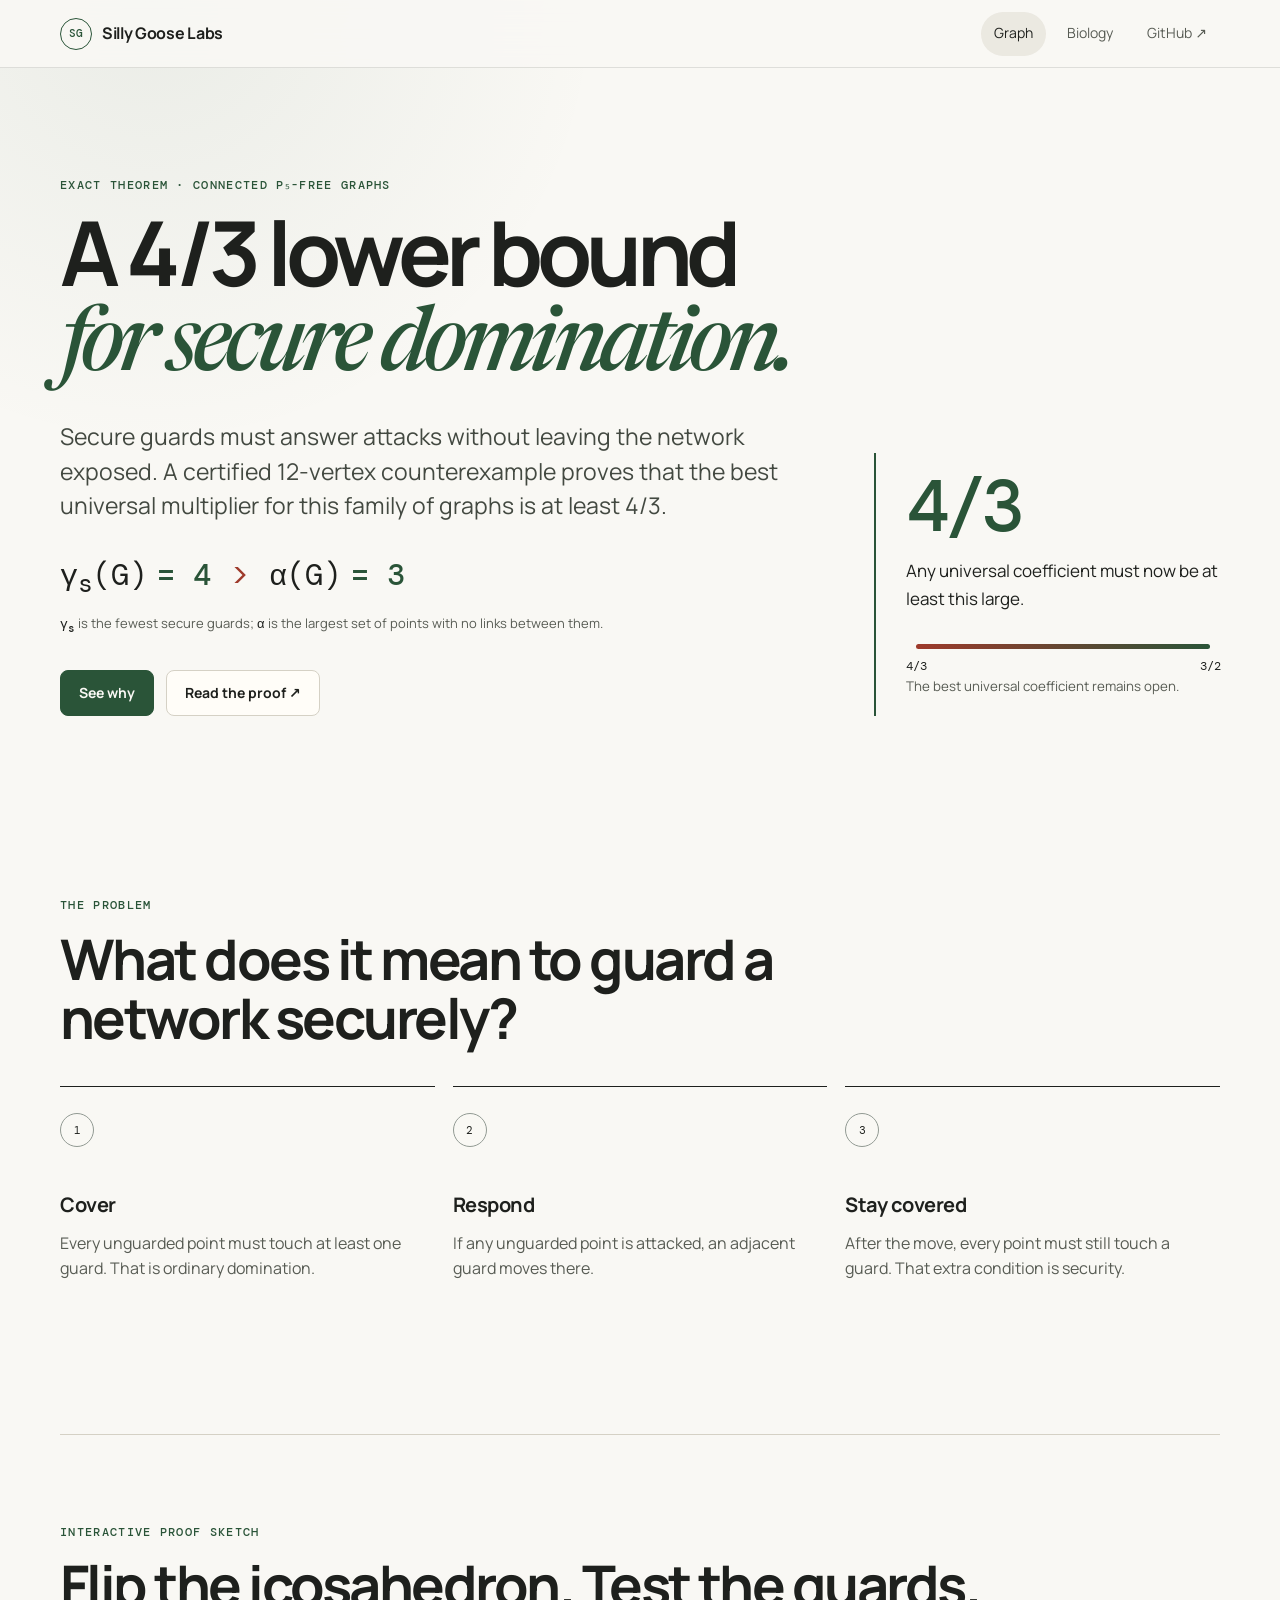
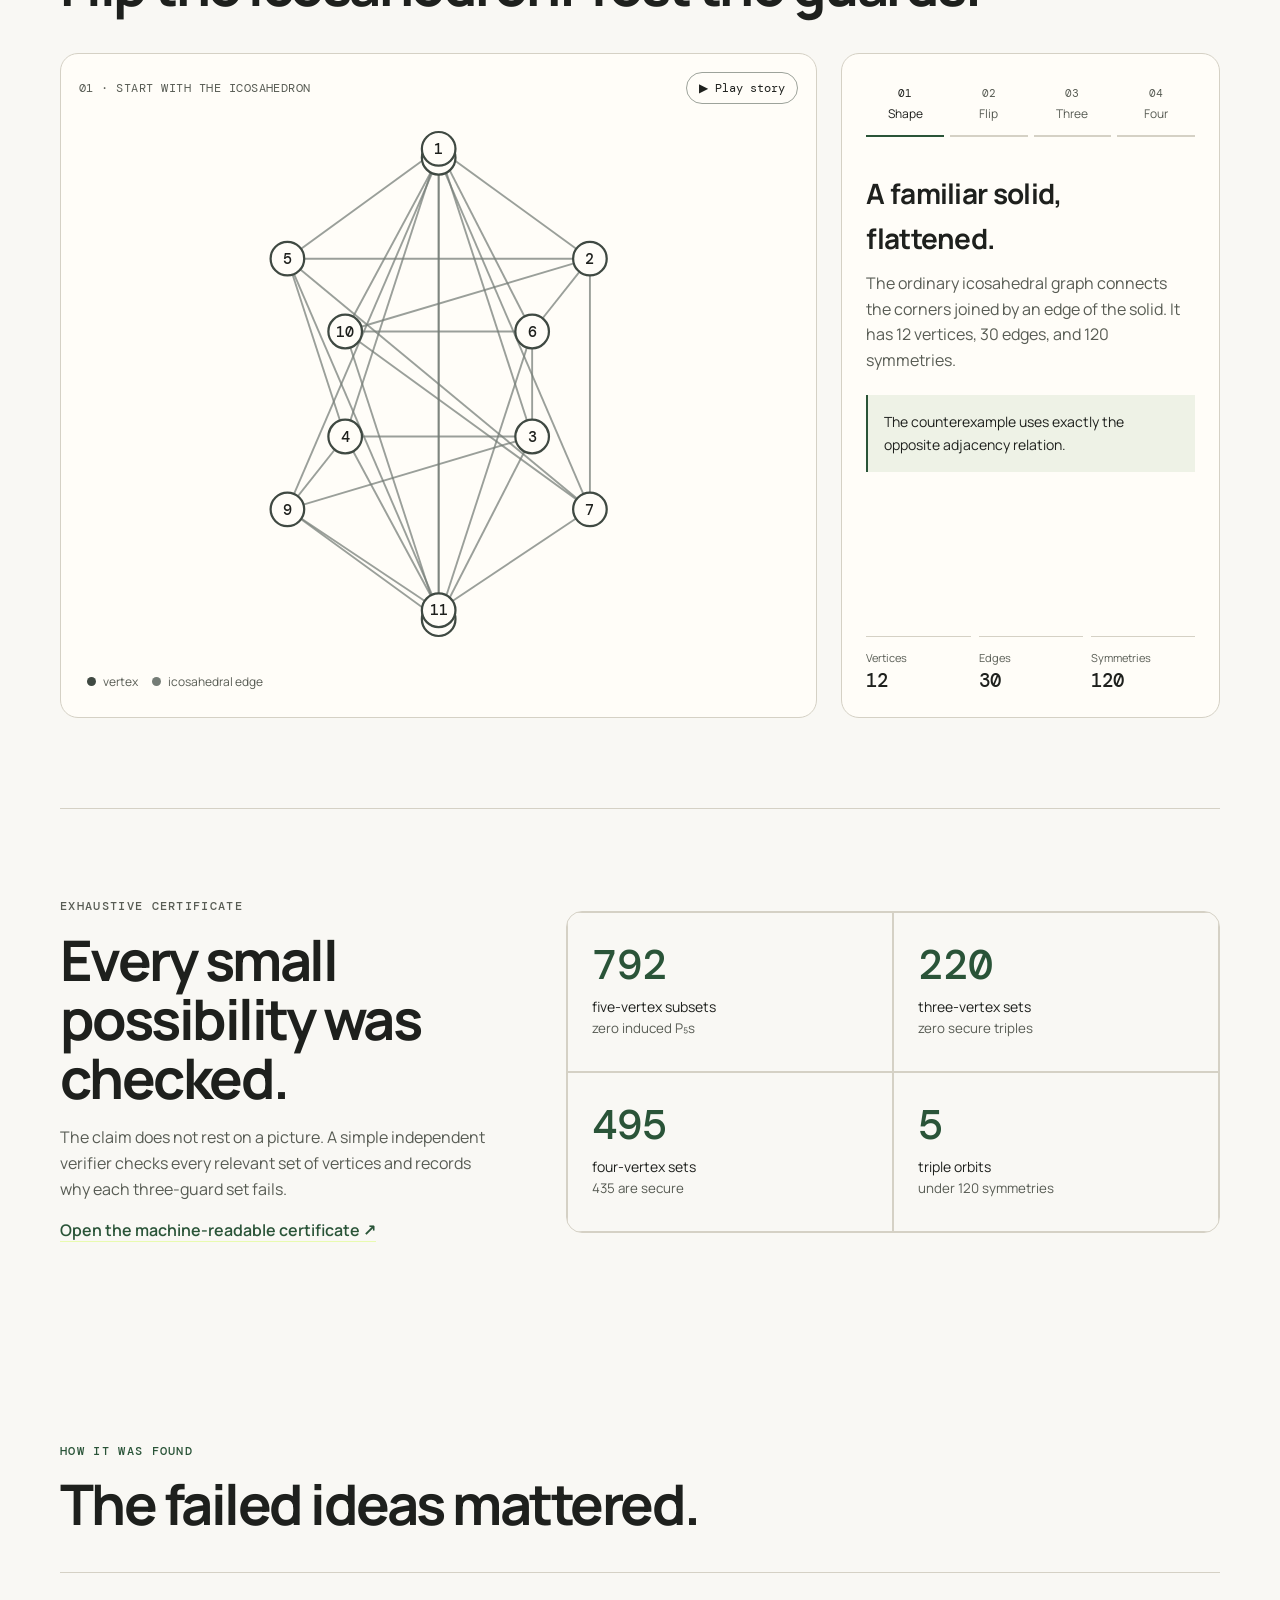
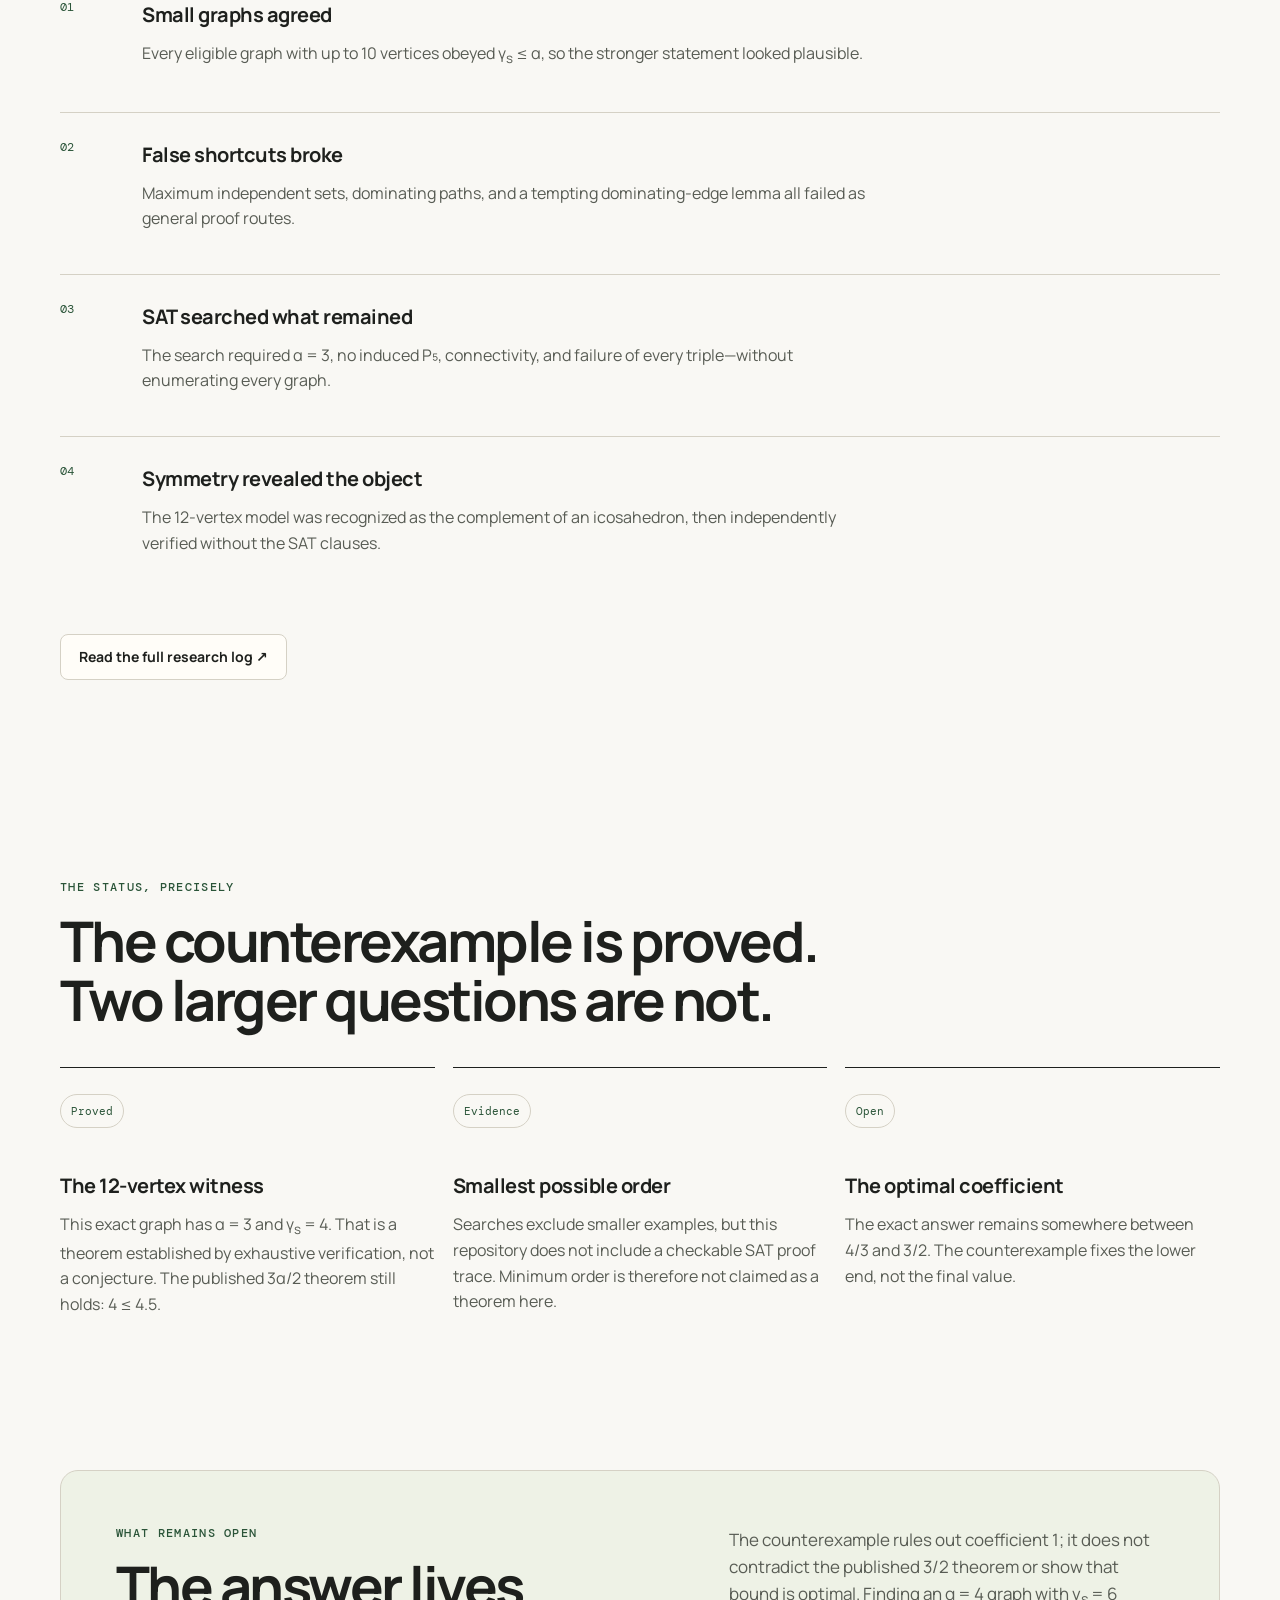
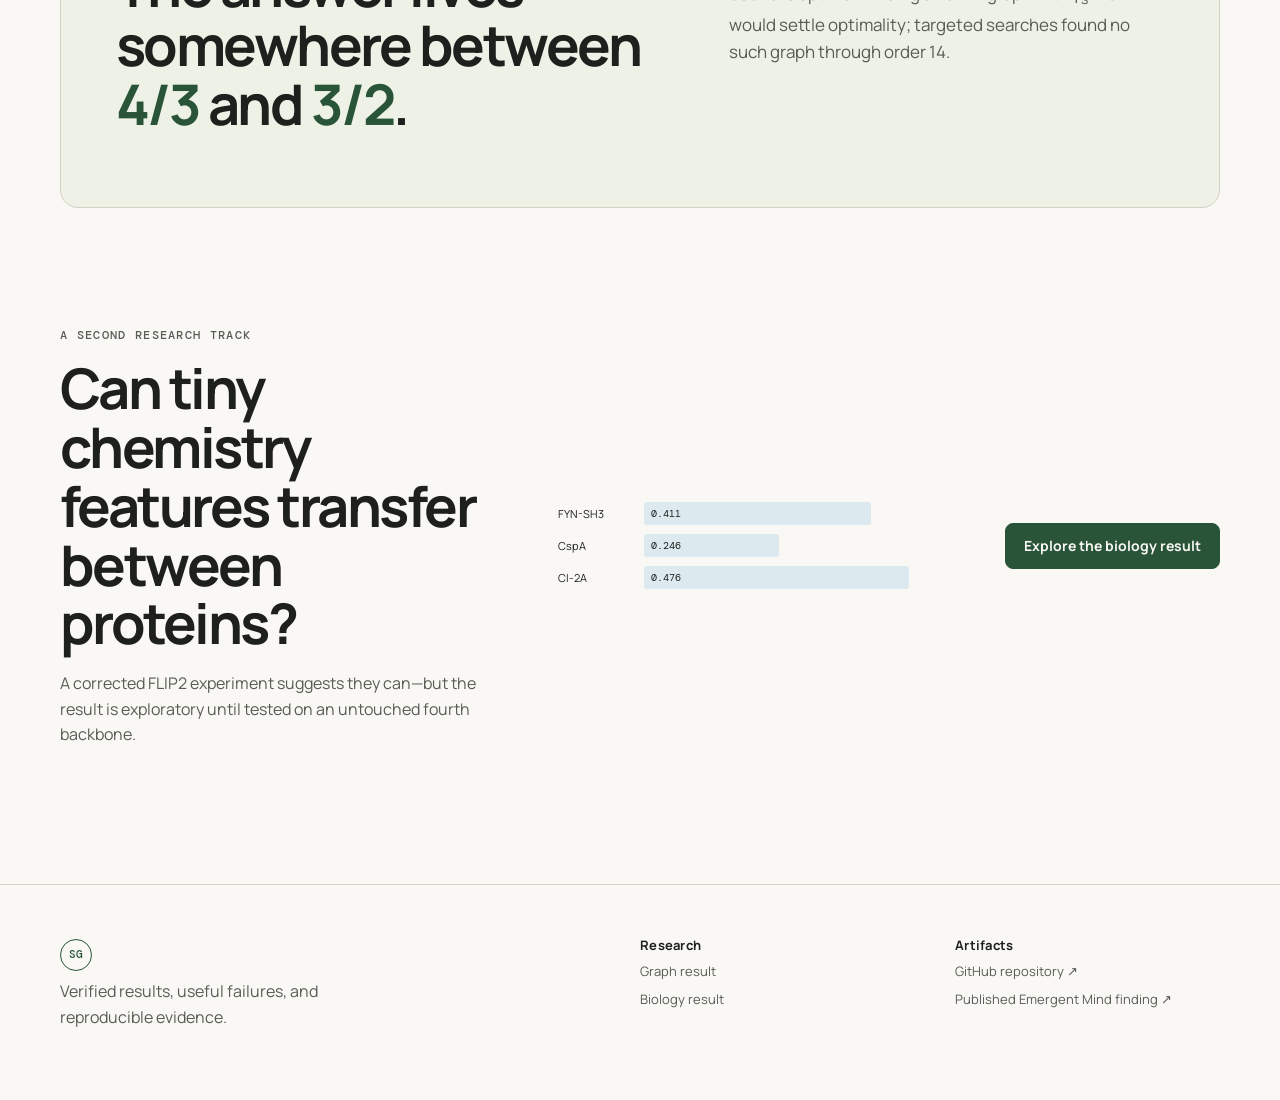
==== commit b7641be1: "Name the result and let the papers breathe Move both visual papers onto a warm ivory editorial surfa" ====
--- a/site/index.html
+++ b/site/index.html
@@ -3,9 +3,9 @@
 <head>
   <meta charset="utf-8">
   <meta name="viewport" content="width=device-width,initial-scale=1">
-  <meta name="description" content="An interactive explanation of a 12-vertex counterexample in secure domination.">
-  <title>The Icosahedral Counterexample</title>
-  <link rel="icon" href="data:image/svg+xml,%3Csvg xmlns='http://www.w3.org/2000/svg' viewBox='0 0 32 32'%3E%3Crect width='32' height='32' rx='16' fill='%230b0f10'/%3E%3Ccircle cx='16' cy='16' r='14.5' fill='none' stroke='%23d9ff6f'/%3E%3Ctext x='16' y='20' text-anchor='middle' font-family='monospace' font-size='10' fill='%23d9ff6f'%3ESG%3C/text%3E%3C/svg%3E">
+  <meta name="description" content="A certified 12-vertex counterexample establishing a 4/3 lower bound for secure domination in connected P5-free graphs.">
+  <title>A 4/3 Lower Bound for Secure Domination in Connected P5-Free Graphs</title>
+  <link rel="icon" href="data:image/svg+xml,%3Csvg xmlns='http://www.w3.org/2000/svg' viewBox='0 0 32 32'%3E%3Crect width='32' height='32' rx='16' fill='%23f9f8f4'/%3E%3Ccircle cx='16' cy='16' r='14.5' fill='none' stroke='%232a5438'/%3E%3Ctext x='16' y='20' text-anchor='middle' font-family='monospace' font-size='10' fill='%232a5438'%3ESG%3C/text%3E%3C/svg%3E">
   <link rel="stylesheet" href="css/site.css">
 </head>
 <body>
@@ -24,12 +24,13 @@
   <main id="main">
     <section class="hero shell">
       <div class="hero-copy">
-        <p class="eyebrow">Verified counterexample · 12 vertices</p>
-        <h1>Three guards look sufficient.<br><em>They aren’t.</em></h1>
-        <p class="lede">A highly symmetric graph—the complement of an icosahedron—breaks the most natural strengthening of a published secure-domination bound.</p>
+        <p class="eyebrow">Exact theorem · Connected P₅-free graphs</p>
+        <h1>A 4/3 lower bound<br><em>for secure domination.</em></h1>
+        <p class="lede">Secure guards must answer attacks without leaving the network exposed. A certified 12-vertex counterexample proves that the best universal multiplier for this family of graphs is at least 4/3.</p>
         <div class="result-equation" aria-label="secure domination number four is greater than independence number three">
           <span>γ<sub>s</sub>(G)</span><b>= 4</b><i>&gt;</i><span>α(G)</span><b>= 3</b>
         </div>
+        <p class="equation-key"><strong>γ<sub>s</sub></strong> is the fewest secure guards; <strong>α</strong> is the largest set of points with no links between them.</p>
         <div class="hero-actions">
           <a class="button primary" href="#explore">See why</a>
           <a class="button ghost" href="https://github.com/batmanscode/ai-research/blob/main/graph/secure-domination-p5-free/README.md">Read the proof ↗</a>
@@ -43,6 +44,30 @@
         </div>
         <small>The best universal coefficient remains open.</small>
       </aside>
+    </section>
+
+    <section class="plain shell">
+      <div class="section-heading narrow">
+        <p class="eyebrow">The problem</p>
+        <h2>What does it mean to guard a network securely?</h2>
+      </div>
+      <div class="plain-grid">
+        <article>
+          <span class="plain-number">1</span>
+          <h3>Cover</h3>
+          <p>Every unguarded point must touch at least one guard. That is ordinary domination.</p>
+        </article>
+        <article>
+          <span class="plain-number">2</span>
+          <h3>Respond</h3>
+          <p>If any unguarded point is attacked, an adjacent guard moves there.</p>
+        </article>
+        <article>
+          <span class="plain-number">3</span>
+          <h3>Stay covered</h3>
+          <p>After the move, every point must still touch a guard. That extra condition is security.</p>
+        </article>
+      </div>
     </section>
 
     <section id="explore" class="explorer shell" aria-labelledby="explorer-title">
@@ -87,35 +112,11 @@
       </div>
     </section>
 
-    <section class="plain shell">
-      <div class="section-heading narrow">
-        <p class="eyebrow">In plain English</p>
-        <h2>A guard must be able to move without exposing anyone.</h2>
-      </div>
-      <div class="plain-grid">
-        <article>
-          <span class="plain-number">1</span>
-          <h3>Cover</h3>
-          <p>Every unguarded point must touch at least one guard. That is ordinary domination.</p>
-        </article>
-        <article>
-          <span class="plain-number">2</span>
-          <h3>Respond</h3>
-          <p>If any unguarded point is attacked, an adjacent guard moves there.</p>
-        </article>
-        <article>
-          <span class="plain-number">3</span>
-          <h3>Stay covered</h3>
-          <p>After the move, every point must still touch a guard. That extra condition is security.</p>
-        </article>
-      </div>
-    </section>
-
     <section class="evidence shell">
       <div class="evidence-copy">
         <p class="eyebrow">Exhaustive certificate</p>
         <h2>Every small possibility was checked.</h2>
-        <p>The claim does not rest on a picture. A plain-set verifier checks all relevant vertex subsets and records a witness whenever three guards fail.</p>
+        <p>The claim does not rest on a picture. A simple independent verifier checks every relevant set of vertices and records why each three-guard set fails.</p>
         <a class="text-link" href="https://github.com/batmanscode/ai-research/blob/main/graph/secure-domination-p5-free/data/counterexample_certificate.json">Open the machine-readable certificate ↗</a>
       </div>
       <div class="evidence-grid" aria-label="Exact verification counts">
@@ -132,9 +133,9 @@
         <h2>The failed ideas mattered.</h2>
       </div>
       <ol class="timeline">
-        <li><span>01</span><div><h3>Small graphs agreed</h3><p>Every eligible graph through order 10 obeyed γ<sub>s</sub> ≤ α, so the stronger statement looked plausible.</p></div></li>
+        <li><span>01</span><div><h3>Small graphs agreed</h3><p>Every eligible graph with up to 10 vertices obeyed γ<sub>s</sub> ≤ α, so the stronger statement looked plausible.</p></div></li>
         <li><span>02</span><div><h3>False shortcuts broke</h3><p>Maximum independent sets, dominating paths, and a tempting dominating-edge lemma all failed as general proof routes.</p></div></li>
-        <li><span>03</span><div><h3>SAT targeted the residue</h3><p>The search encoded α = 3, P₅-freeness, connectivity, and failure of every triple—without enumerating every graph.</p></div></li>
+        <li><span>03</span><div><h3>SAT searched what remained</h3><p>The search required α = 3, no induced P₅, connectivity, and failure of every triple—without enumerating every graph.</p></div></li>
         <li><span>04</span><div><h3>Symmetry revealed the object</h3><p>The 12-vertex model was recognized as the complement of an icosahedron, then independently verified without the SAT clauses.</p></div></li>
       </ol>
       <a class="button ghost" href="https://github.com/batmanscode/ai-research/blob/main/graph/secure-domination-p5-free/research-log.md">Read the full research log ↗</a>
--- a/site/css/site.css
+++ b/site/css/site.css
@@ -1,16 +1,21 @@
 @import url('https://fonts.googleapis.com/css2?family=DM+Mono:wght@400;500&family=Manrope:wght@400;500;600;700&family=Newsreader:ital,opsz,wght@1,6..72,500&display=swap');
 
 :root {
-  color-scheme: dark;
-  --ink: #f4f1ea;
-  --muted: #a8adaf;
-  --paper: #0b0f10;
-  --panel: #121718;
-  --line: #293032;
-  --acid: #d9ff6f;
-  --cyan: #74e8dc;
-  --coral: #ff826e;
-  --violet: #ae9cff;
+  color-scheme: light;
+  --ink: #1e201d;
+  --muted: #585c54;
+  --paper: #f9f8f4;
+  --panel: #fffdf8;
+  --panel-tint: #f0ede4;
+  --line: #d5d1c5;
+  --acid: #2a5438;
+  --proof-fill: #dce8b2;
+  --blue: #3d6277;
+  --blue-fill: #dce9ef;
+  --coral: #9e3a2b;
+  --coral-fill: #e8b2a8;
+  --violet: #65569c;
+  --violet-fill: #c9c0e7;
   --shell: min(1160px, calc(100vw - 40px));
 }
 
@@ -19,7 +24,7 @@
 body {
   margin: 0;
   background:
-    radial-gradient(circle at 12% 0%, rgba(116,232,220,.08), transparent 28rem),
+    radial-gradient(circle at 12% 0%, rgba(42,84,56,.07), transparent 28rem),
     var(--paper);
   color: var(--ink);
   font-family: Manrope, system-ui, sans-serif;
@@ -28,7 +33,7 @@
 a { color: inherit; text-decoration: none; }
 button { font: inherit; }
 .shell { width: var(--shell); margin-inline: auto; }
-.skip-link { position: fixed; left: 12px; top: -80px; z-index: 20; background: var(--acid); color: #0b0f10; padding: 10px 14px; border-radius: 8px; }
+.skip-link { position: fixed; left: 12px; top: -80px; z-index: 20; background: var(--acid); color: var(--paper); padding: 10px 14px; border-radius: 8px; }
 .skip-link:focus { top: 12px; }
 
 .topbar {
@@ -40,31 +45,33 @@
   align-items: center;
   min-height: 68px;
   padding: 0 max(20px, calc((100vw - 1160px)/2));
-  border-bottom: 1px solid rgba(255,255,255,.09);
-  background: rgba(11,15,16,.86);
+  border-bottom: 1px solid rgba(30,32,29,.12);
+  background: rgba(249,248,244,.9);
   backdrop-filter: blur(18px);
 }
 .brand { display: flex; align-items: center; gap: 10px; font-weight: 700; letter-spacing: -.02em; }
 .brand-mark { display: inline-grid; place-items: center; width: 32px; height: 32px; border: 1px solid var(--acid); border-radius: 50%; color: var(--acid); font: 500 11px/1 DM Mono, monospace; }
 .topbar nav { display: flex; gap: 8px; }
 .topbar nav a { display: inline-flex; min-height: 44px; align-items: center; padding: 8px 13px; border-radius: 999px; color: var(--muted); font-size: 14px; white-space: nowrap; }
-.topbar nav a:hover, .topbar nav a.active { background: #1a2021; color: var(--ink); }
+.topbar nav a:hover, .topbar nav a.active { background: #ebe9e1; color: var(--ink); }
 
 .hero { display: grid; grid-template-columns: 1.7fr .8fr; gap: 80px; align-items: end; padding-block: 110px 92px; }
 .eyebrow { margin: 0 0 16px; color: var(--acid); font: 500 12px/1.3 DM Mono, monospace; letter-spacing: .11em; text-transform: uppercase; }
 h1, h2, h3, p { margin-top: 0; }
 h1 { margin-bottom: 28px; max-width: 820px; font-size: clamp(52px, 7vw, 92px); line-height: .94; letter-spacing: -.065em; }
 h1 em { color: var(--acid); font-family: Newsreader, Georgia, serif; font-weight: 500; }
-.lede { max-width: 720px; color: #c4c8c7; font-size: clamp(18px, 2vw, 23px); line-height: 1.5; }
+.lede { max-width: 760px; color: #434941; font-size: clamp(18px, 2vw, 23px); line-height: 1.5; }
 .result-equation { display: flex; flex-wrap: wrap; align-items: baseline; gap: 10px; margin-block: 34px; font: 400 clamp(19px, 2.4vw, 30px)/1.2 DM Mono, monospace; }
 .result-equation b { color: var(--acid); font-weight: 500; }
 .result-equation i { margin-inline: 10px; color: var(--coral); font-style: normal; }
+.equation-key { max-width: 660px; margin: -20px 0 34px; color: var(--muted); font-size: 13px; }
+.equation-key strong { color: var(--ink); font-family: DM Mono, monospace; font-weight: 500; }
 .hero-actions, .next-actions { display: flex; flex-wrap: wrap; gap: 12px; }
 .button { display: inline-flex; min-height: 46px; align-items: center; justify-content: center; padding: 0 18px; border: 1px solid var(--line); border-radius: 8px; font-size: 14px; font-weight: 700; transition: transform .2s, background .2s; }
 .button:hover { transform: translateY(-2px); }
-.button.primary { border-color: var(--acid); background: var(--acid); color: #0a0d0d; }
-.button.ghost { background: #121718; }
-.hero-note { padding: 32px; border: 1px solid var(--line); border-radius: 18px; background: linear-gradient(145deg, rgba(217,255,111,.08), rgba(255,255,255,.025)); }
+.button.primary { border-color: var(--acid); background: var(--acid); color: var(--paper); }
+.button.ghost { background: var(--panel); }
+.hero-note { padding: 18px 0 18px 30px; border-left: 2px solid var(--acid); background: transparent; }
 .note-number { color: var(--acid); font: 500 72px/1 DM Mono, monospace; letter-spacing: -.08em; }
 .hero-note p { margin: 14px 0 32px; font-size: 17px; }
 .hero-note small { color: var(--muted); }
@@ -80,19 +87,19 @@
 .graph-stage, .story-panel { border: 1px solid var(--line); border-radius: 18px; background: var(--panel); }
 .graph-stage { min-width: 0; padding: 18px; }
 .stage-topline { display: flex; justify-content: space-between; align-items: center; gap: 16px; color: var(--muted); font: 12px DM Mono, monospace; letter-spacing: .04em; text-transform: uppercase; }
-.icon-button { border: 1px solid #3a4446; border-radius: 999px; background: transparent; color: var(--ink); padding: 7px 12px; cursor: pointer; }
+.icon-button { border: 1px solid #9da39b; border-radius: 999px; background: transparent; color: var(--ink); padding: 7px 12px; cursor: pointer; }
 .icon-button:hover { border-color: var(--acid); color: var(--acid); }
 #graph { display: block; width: 100%; max-height: 560px; margin-inline: auto; overflow: visible; }
-.graph-edge { stroke: #4c5658; stroke-width: 1.7; opacity: .72; transition: stroke .35s, opacity .35s, stroke-width .35s; }
+.graph-edge { stroke: #747c76; stroke-width: 1.7; opacity: .72; transition: stroke .35s, opacity .35s, stroke-width .35s; }
 .graph-edge.matching { stroke: var(--coral); stroke-width: 3.5; opacity: .95; }
 .graph-edge.dim { opacity: .14; }
-.node circle { fill: #13191a; stroke: #dfe4df; stroke-width: 2; transition: fill .35s, stroke .35s, transform .35s; transform-box: fill-box; transform-origin: center; }
+.node circle { fill: var(--panel); stroke: #3f4942; stroke-width: 2; transition: fill .35s, stroke .35s, transform .35s; transform-box: fill-box; transform-origin: center; }
 .node text { fill: var(--ink); font: 500 13px DM Mono, monospace; pointer-events: none; }
-.node.guard circle { fill: var(--acid); stroke: var(--acid); transform: scale(1.16); }
-.node.guard text { fill: #0a0d0d; }
-.node.attack circle { fill: var(--coral); stroke: var(--coral); transform: scale(1.18); }
-.node.attack text, .node.exposed text { fill: #0a0d0d; }
-.node.exposed circle { fill: var(--violet); stroke: var(--violet); }
+.node.guard circle { fill: var(--proof-fill); stroke: var(--acid); transform: scale(1.16); }
+.node.guard text { fill: var(--ink); }
+.node.attack circle { fill: var(--coral-fill); stroke: var(--coral); transform: scale(1.18); }
+.node.attack text, .node.exposed text { fill: var(--ink); }
+.node.exposed circle { fill: var(--violet-fill); stroke: var(--violet); }
 .story-arrow { color: var(--coral); stroke: currentColor; stroke-width: 3; fill: none; marker-end: url(#arrow); stroke-dasharray: 8 5; }
 .stage-legend { display: flex; flex-wrap: wrap; gap: 14px; min-height: 30px; padding: 8px; color: var(--muted); font-size: 12px; }
 .legend-dot { display: inline-flex; align-items: center; gap: 7px; }
@@ -103,18 +110,19 @@
 .step-tabs button span { display: block; margin-bottom: 4px; font: 11px DM Mono, monospace; }
 .step-tabs button[aria-selected=true] { border-color: var(--acid); color: var(--ink); }
 #step-copy h3 { font-size: 28px; }
-#step-copy p { color: #b8bdbc; }
-#step-copy .callout { margin-top: 22px; padding: 16px; border-left: 2px solid var(--acid); background: #171d1e; color: var(--ink); font-size: 14px; }
+#step-copy p { color: var(--muted); }
+#step-copy .callout { margin-top: 22px; padding: 16px; border-left: 2px solid var(--acid); background: #eef2e6; color: var(--ink); font-size: 14px; }
 .live-stats { display: grid; grid-template-columns: repeat(3,1fr); gap: 8px; margin: auto 0 0; padding-top: 28px; }
 .live-stats div { padding-top: 12px; border-top: 1px solid var(--line); }
 .live-stats dt { color: var(--muted); font-size: 11px; }
 .live-stats dd { margin: 2px 0 0; font: 500 19px DM Mono, monospace; }
 
-.plain { padding-block: 110px; }
+.plain { padding-block: 90px 110px; }
 .plain-grid { display: grid; grid-template-columns: repeat(3, 1fr); gap: 18px; }
-.plain-grid article { min-height: 230px; padding: 26px; border: 1px solid var(--line); border-radius: 14px; background: linear-gradient(145deg,#141a1b,#101415); }
+.plain-grid article { min-height: 230px; padding: 26px 0; border-top: 1px solid var(--ink); }
 .plain-grid p { color: var(--muted); }
-.plain-number { display: inline-grid; place-items: center; width: 34px; height: 34px; margin-bottom: 42px; border: 1px solid #475153; border-radius: 50%; font: 11px DM Mono, monospace; }
+.plain-number { display: inline-grid; place-items: center; width: 34px; height: 34px; margin-bottom: 42px; border: 1px solid #929a93; border-radius: 50%; font: 11px DM Mono, monospace; }
+.plain[aria-labelledby="status-title"] .plain-number { width: auto; padding-inline: 10px; border-color: var(--line); border-radius: 999px; color: var(--acid); }
 .evidence { display: grid; grid-template-columns: .8fr 1.2fr; gap: 70px; align-items: center; padding-block: 90px; border-top: 1px solid var(--line); }
 .evidence-copy p { color: var(--muted); }
 .text-link { color: var(--acid); border-bottom: 1px solid rgba(217,255,111,.5); font-weight: 600; }
@@ -128,13 +136,13 @@
 .timeline li { display: grid; grid-template-columns: 68px 1fr; gap: 14px; padding: 26px 0; border-top: 1px solid var(--line); }
 .timeline li > span { color: var(--acid); font: 12px DM Mono, monospace; }
 .timeline p { max-width: 730px; color: var(--muted); }
-.open-gap { display: grid; grid-template-columns: 1fr .8fr; gap: 70px; padding: 55px; border: 1px solid var(--line); border-radius: 18px; background: #121718; }
+.open-gap { display: grid; grid-template-columns: 1fr .8fr; gap: 70px; padding: 55px; border: 1px solid var(--line); border-radius: 18px; background: #eef2e6; }
 .open-gap h2 span { color: var(--acid); }
 .open-gap > p { color: var(--muted); font-size: 17px; }
 .other-result { display: grid; grid-template-columns: .9fr .8fr auto; gap: 46px; align-items: center; padding-block: 120px; }
 .other-result p { color: var(--muted); }
 .mini-bars div { display: grid; grid-template-columns: 76px 1fr; gap: 10px; align-items: center; margin: 9px 0; font-size: 11px; }
-.mini-bars i { position: relative; display: block; width: var(--value); min-width: 48px; padding: 5px 7px; border-radius: 3px; background: var(--cyan); color: #07100f; font: normal 10px DM Mono, monospace; }
+.mini-bars i { position: relative; display: block; width: var(--value); min-width: 48px; padding: 5px 7px; border-radius: 3px; background: var(--blue-fill); color: var(--ink); font: normal 10px DM Mono, monospace; }
 
 footer { padding-block: 54px; border-top: 1px solid var(--line); color: var(--muted); }
 .footer-grid { display: grid; grid-template-columns: 2fr 1fr 1fr; gap: 50px; }
@@ -146,17 +154,20 @@
 /* Biology report */
 .bio-hero { padding-block: 110px 75px; }
 .bio-hero h1 { max-width: 1000px; }
-.caveat { max-width: 940px; margin-top: 32px; padding: 16px 18px; border: 1px solid rgba(255,130,110,.5); border-radius: 8px; background: rgba(255,130,110,.08); color: #e5cfca; font-size: 14px; }
+.biology-page .bio-hero > .eyebrow, .biology-page .problem-intro .eyebrow { color: var(--blue); }
+.caveat { max-width: 940px; margin-top: 32px; padding: 16px 18px; border: 1px solid rgba(158,58,43,.38); border-radius: 8px; background: rgba(158,58,43,.07); color: #653229; font-size: 14px; }
+.problem-intro { display: grid; grid-template-columns: .8fr 1fr; gap: 70px; align-items: start; padding-block: 78px; border-top: 1px solid var(--line); }
+.problem-intro > p { max-width: 650px; color: var(--muted); font-size: 18px; }
 .bar-chart { padding: 30px; border: 1px solid var(--line); border-radius: 18px; background: var(--panel); }
 .chart-legend { display: flex; flex-wrap: wrap; justify-content: flex-end; gap: 18px; margin-bottom: 30px; color: var(--muted); font-size: 11px; }
 .chart-legend span:before { content:""; display: inline-block; width: 9px; height: 9px; margin-right: 7px; border-radius: 2px; background: currentColor; }
-.chart-legend .base { color: #778285; } .chart-legend .ours { color: var(--acid); } .chart-legend .official { color: var(--violet); }
+.chart-legend .base { color: var(--blue); } .chart-legend .ours { color: var(--acid); } .chart-legend .official { color: var(--violet); }
 .chart-row { display: grid; grid-template-columns: 160px 1fr; gap: 20px; align-items: center; padding: 24px 0; border-top: 1px solid var(--line); }
 .chart-row > b { font-size: 14px; }
 .chart-row small { display: block; color: var(--muted); font-weight: 400; }
 .track { display: flex; flex-direction: column; gap: 6px; }
-.track i { display: block; width: var(--w); min-width: 52px; height: 26px; padding: 4px 8px; border-radius: 4px; color: #09100f; font: normal 11px DM Mono, monospace; transition: width .8s ease; }
-.track .base { background: #778285; } .track .ours { background: var(--acid); } .track .official { background: var(--violet); }
+.track i { display: block; width: var(--w); min-width: 52px; height: 26px; padding: 4px 8px; border-radius: 4px; color: var(--ink); font: normal 11px DM Mono, monospace; transition: width .8s ease; }
+.track .base { background: var(--blue-fill); } .track .ours { background: var(--proof-fill); } .track .official { background: var(--violet-fill); }
 .chart-note, .center-note { margin-top: 16px; color: var(--muted); font-size: 13px; }
 .bio-correction { display: grid; grid-template-columns: 1fr 1fr; gap: 36px; padding-block: 100px; }
 .correction-card { padding: 34px; border: 1px solid rgba(255,130,110,.4); border-radius: 16px; background: rgba(255,130,110,.05); }
@@ -176,17 +187,17 @@
 .method > div:first-child { max-width: 760px; }
 .method > div:first-child p:last-child { color: var(--muted); }
 .method-flow { display: flex; align-items: center; justify-content: space-between; gap: 12px; margin-block: 42px; padding: 22px; border: 1px solid var(--line); border-radius: 12px; background: var(--panel); }
-.method-flow span { padding: 8px 11px; border-radius: 5px; background: #202728; font: 11px DM Mono, monospace; text-align: center; }
+.method-flow span { padding: 8px 11px; border-radius: 5px; background: #ebe9e1; font: 11px DM Mono, monospace; text-align: center; }
 .method-flow b { color: var(--acid); }
-blockquote { margin: 0; padding: 22px 25px; border-left: 2px solid var(--coral); background: rgba(255,130,110,.06); color: #d2d5d3; }
-.next-study { display: grid; grid-template-columns: 1fr 1fr; gap: 60px; padding: 55px; margin-bottom: 100px; border: 1px solid var(--line); border-radius: 18px; background: #121718; }
+blockquote { margin: 0; padding: 22px 25px; border-left: 2px solid var(--coral); background: rgba(158,58,43,.06); color: #42473f; }
+.next-study { display: grid; grid-template-columns: 1fr 1fr; gap: 60px; padding: 55px; margin-bottom: 100px; border: 1px solid var(--line); border-radius: 18px; background: #eef2e6; }
 .next-study ol { margin: 0; padding: 0; list-style: none; }
 .next-study li { display: grid; grid-template-columns: 36px 1fr; gap: 10px; padding: 10px 0; color: var(--muted); border-bottom: 1px solid var(--line); }
 .next-study li span { color: var(--acid); font: 11px DM Mono, monospace; }
 .next-actions { grid-column: 1 / -1; }
 
 @media (max-width: 900px) {
-  .hero, .evidence, .open-gap, .bio-correction, .next-study { grid-template-columns: 1fr; gap: 35px; }
+  .hero, .evidence, .open-gap, .bio-correction, .next-study, .problem-intro { grid-template-columns: 1fr; gap: 35px; }
   .hero { padding-block: 80px 70px; }
   .explorer-grid { grid-template-columns: 1fr; }
   .story-panel { min-height: 440px; }
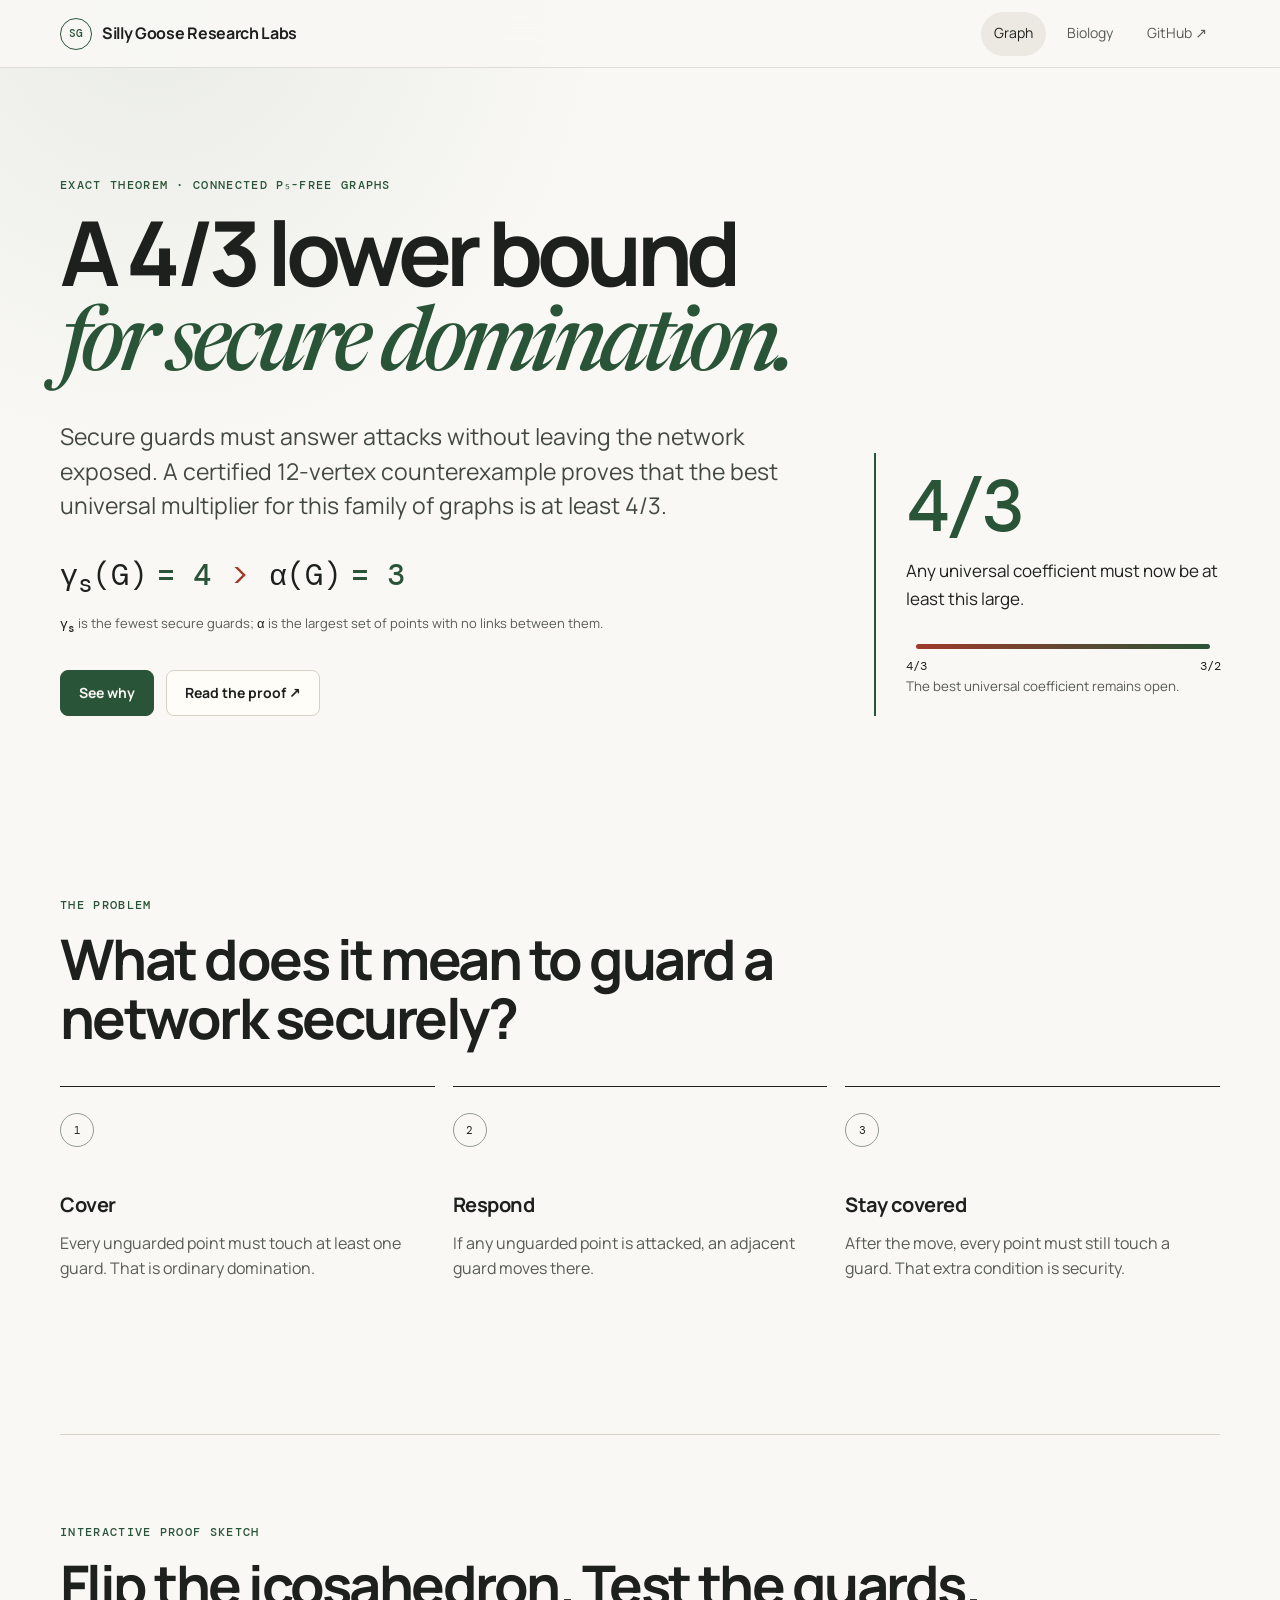
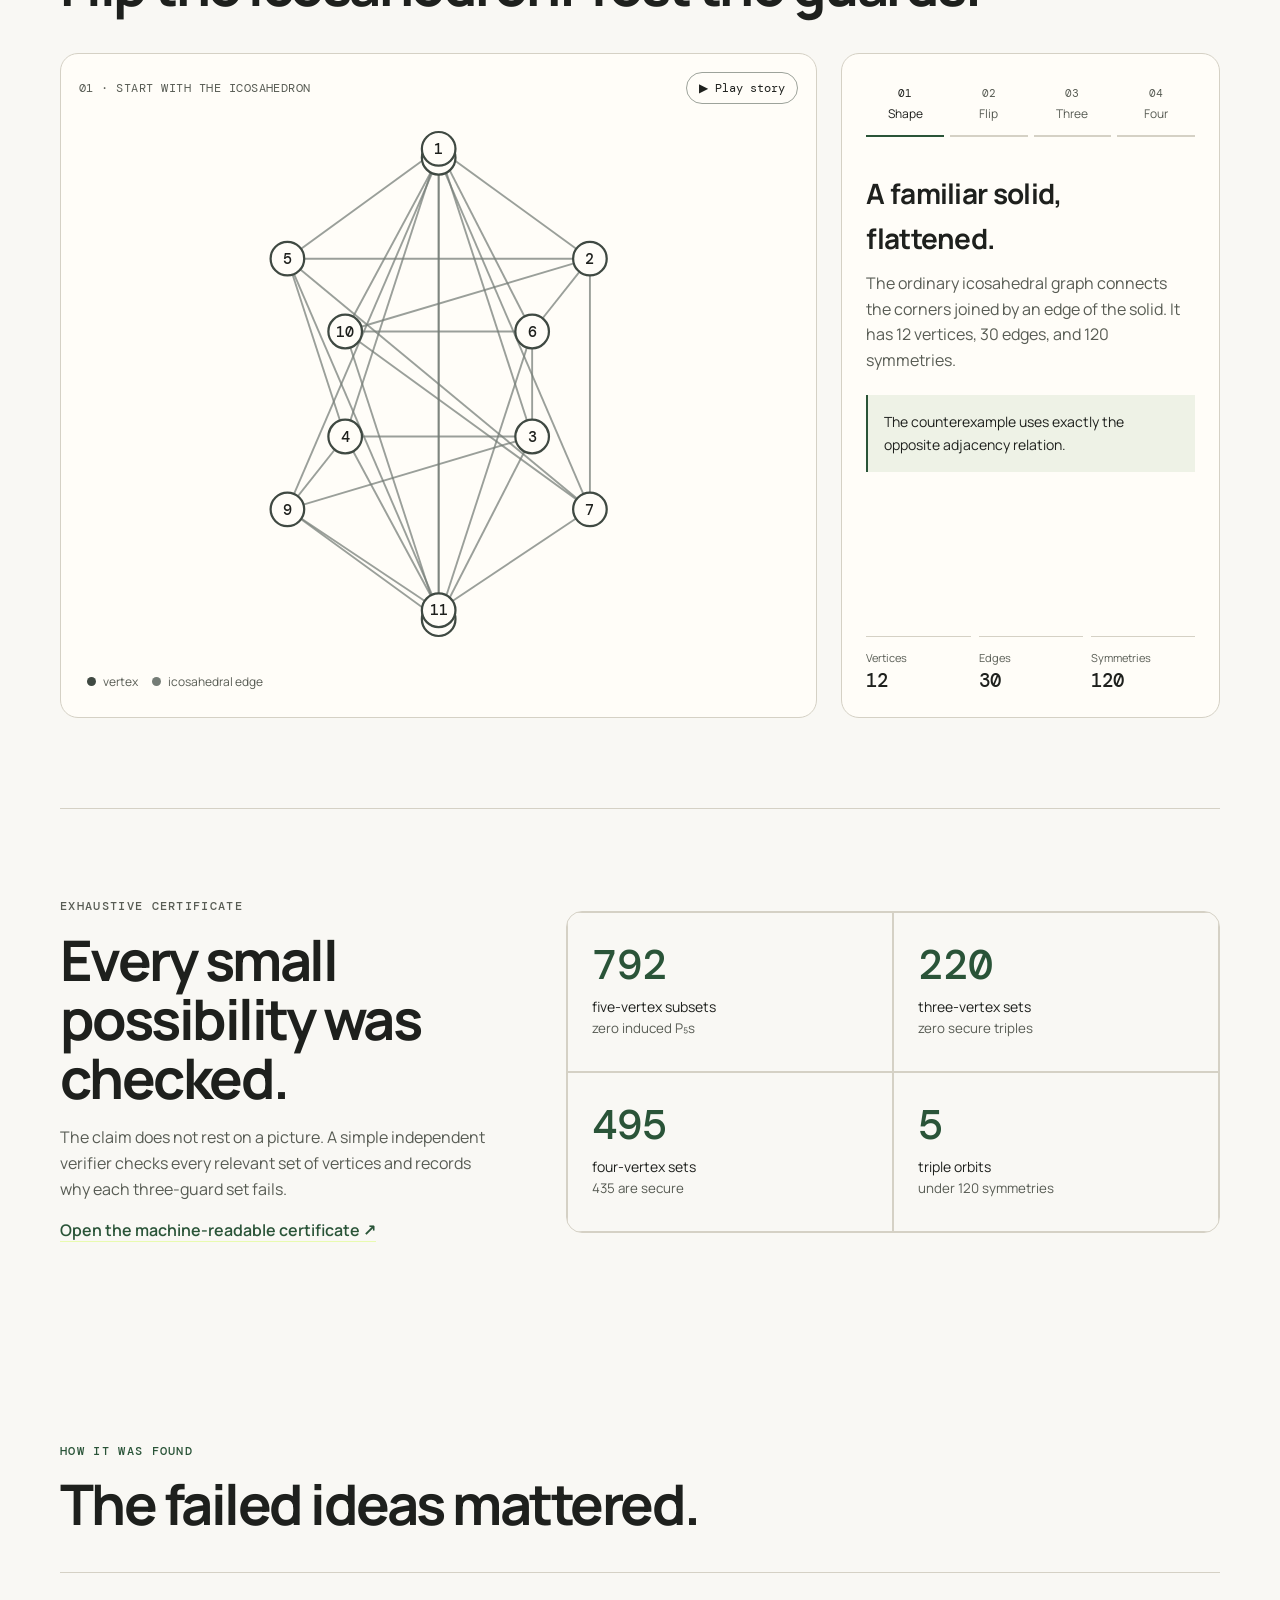
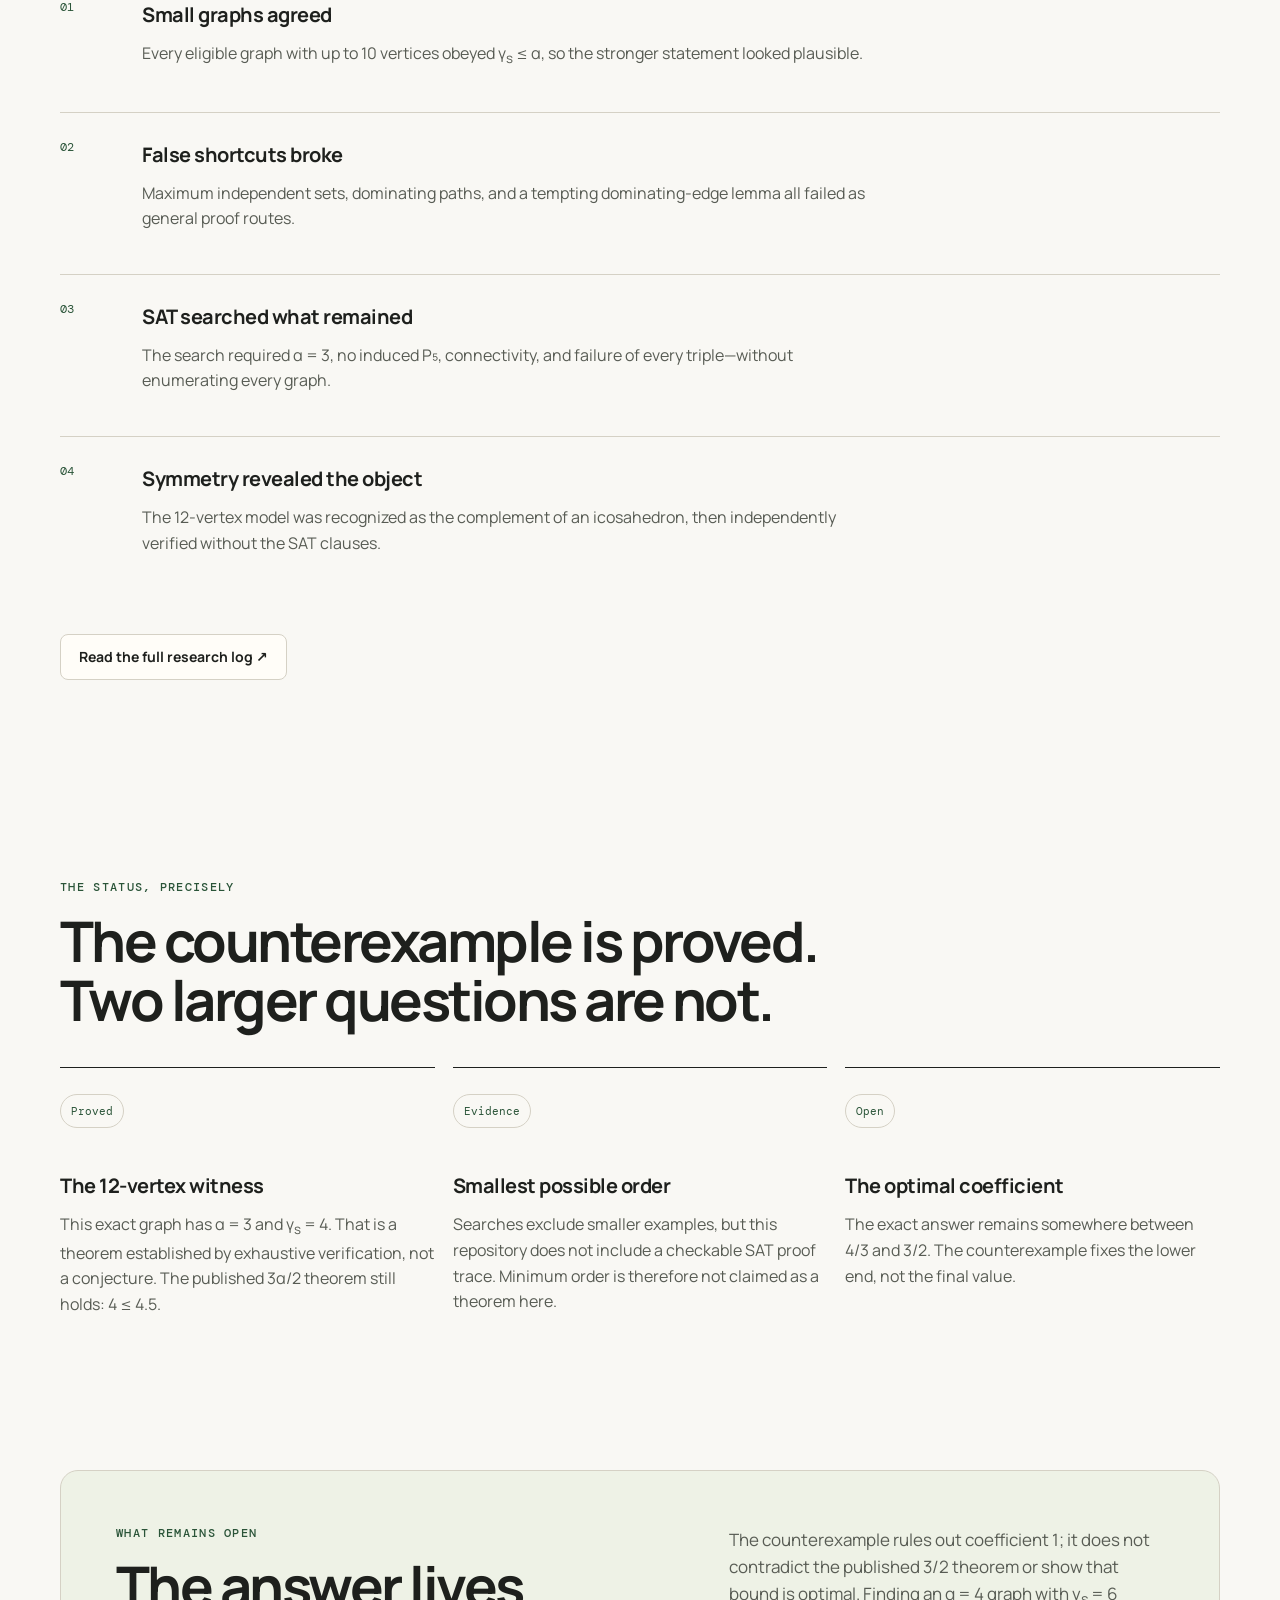
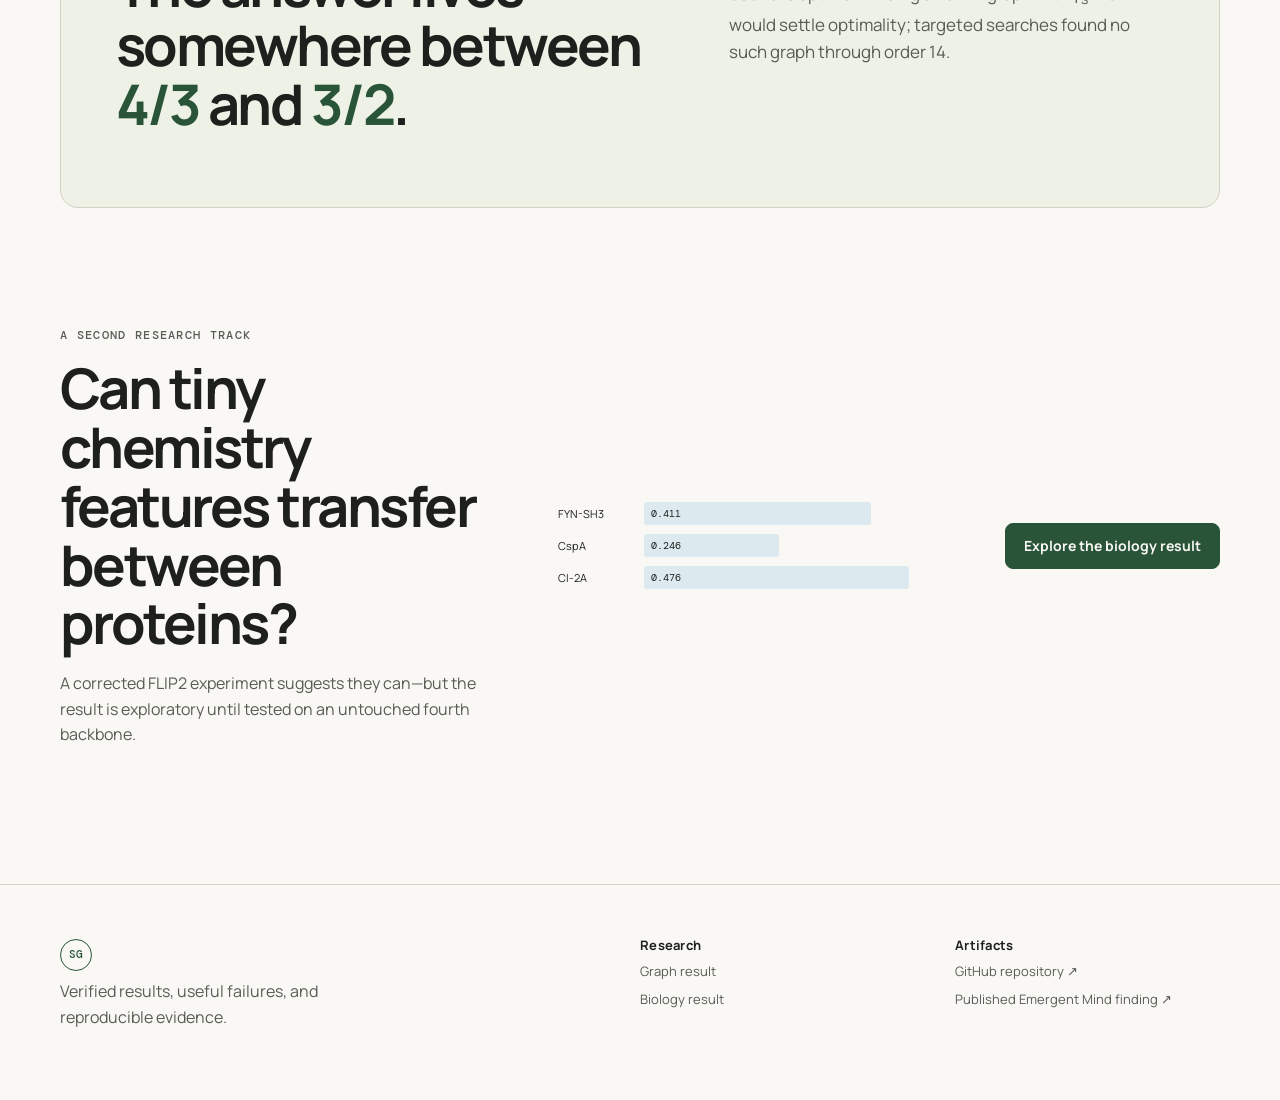
==== commit beb1109c: "Let the lab name carry the research Rename the umbrella to Silly Goose Research Labs everywhere curr" ====
--- a/site/index.html
+++ b/site/index.html
@@ -11,8 +11,8 @@
 <body>
   <a class="skip-link" href="#main">Skip to the explanation</a>
   <header class="topbar">
-    <a class="brand" href="index.html" aria-label="Silly Goose Labs home">
-      <span class="brand-mark">SG</span><span>Silly Goose Labs</span>
+    <a class="brand" href="index.html" aria-label="Silly Goose Research Labs home">
+      <span class="brand-mark">SG</span><span class="brand-name">Silly Goose Research Labs</span>
     </a>
     <nav aria-label="Primary navigation">
       <a class="active" href="index.html">Graph</a>
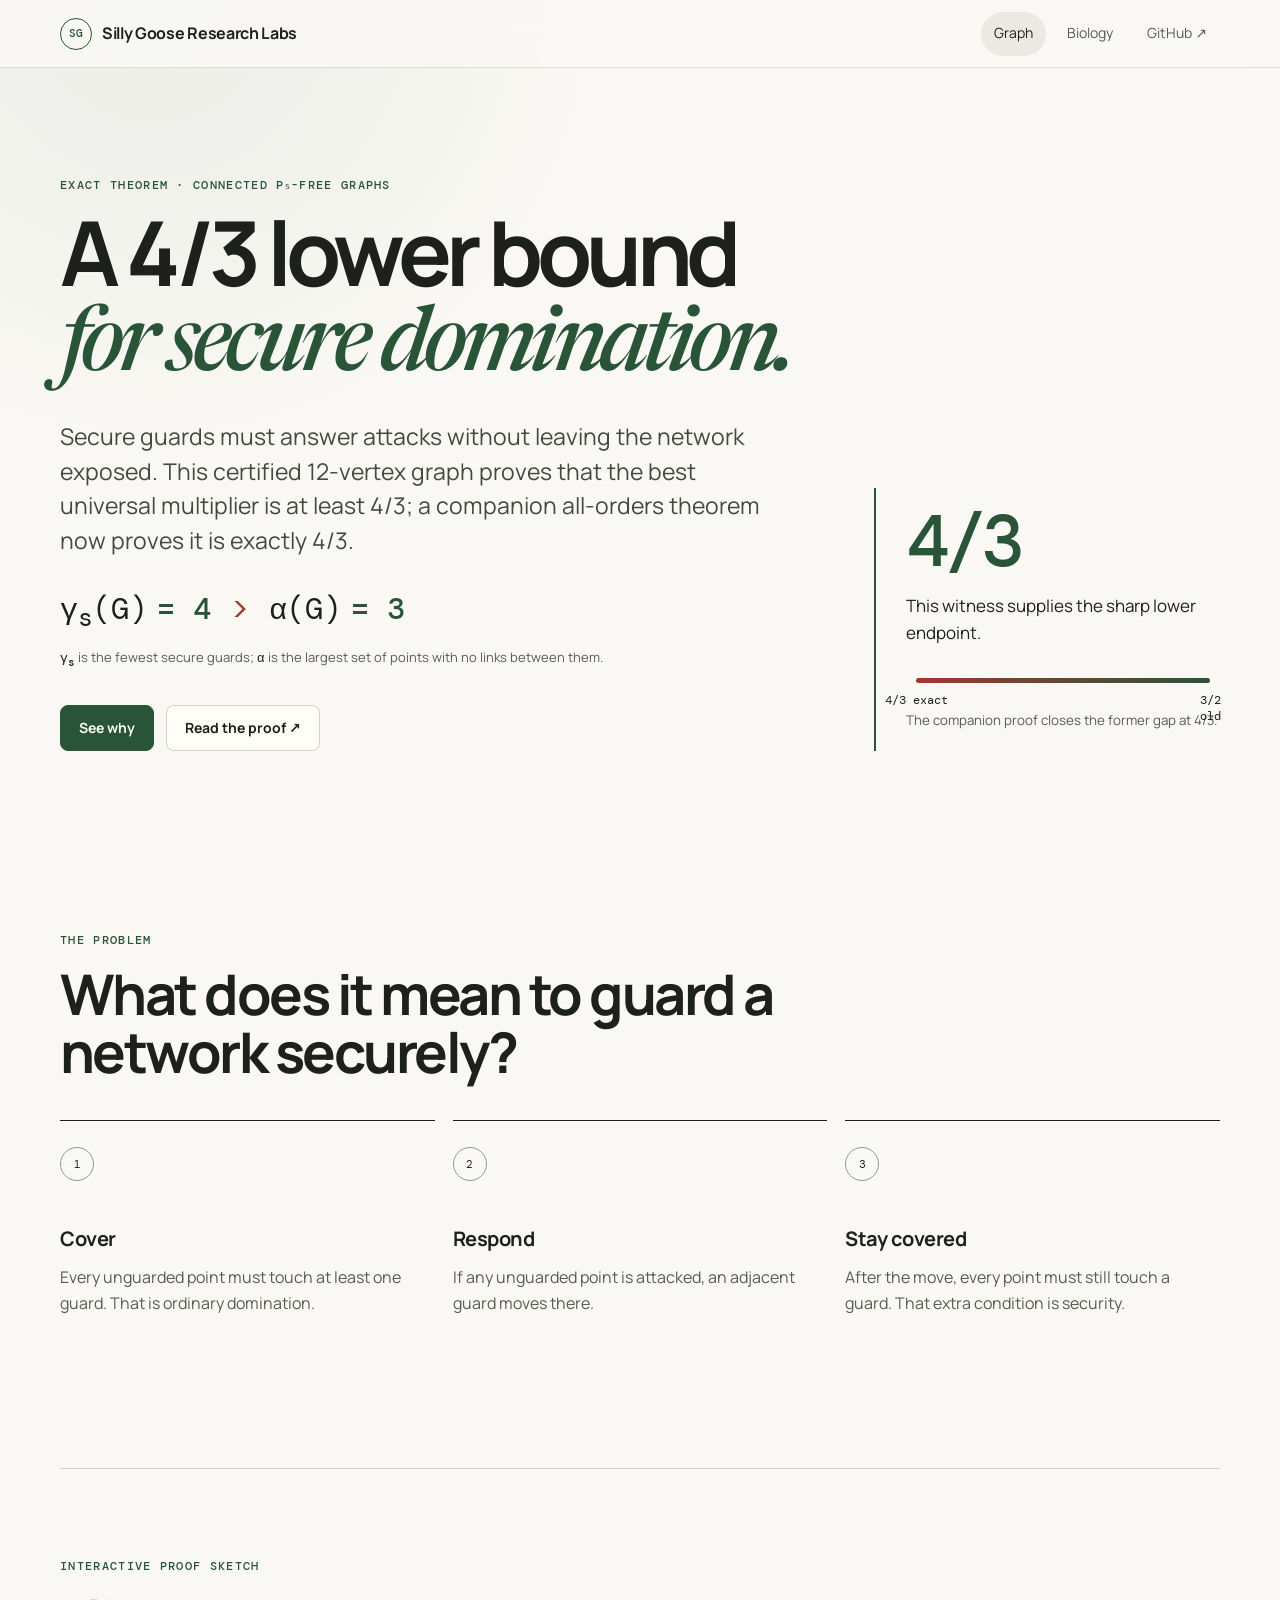
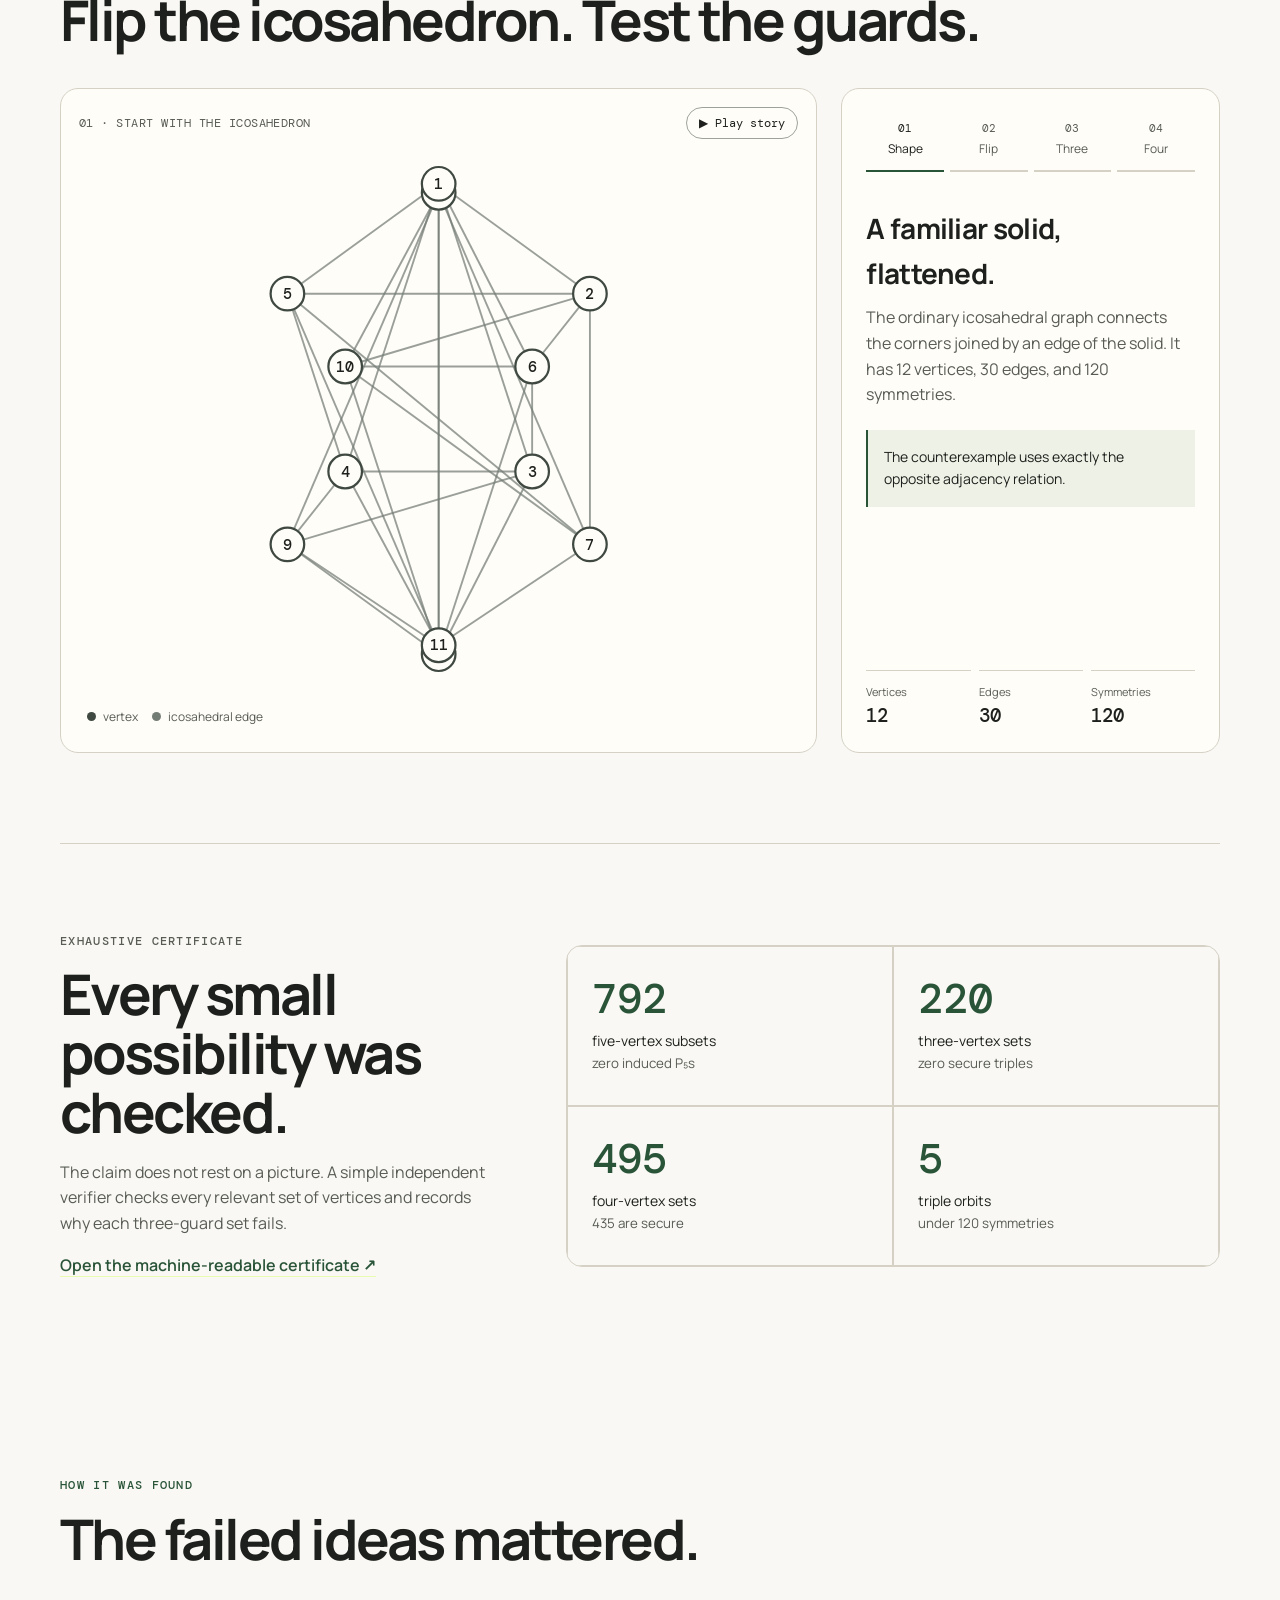
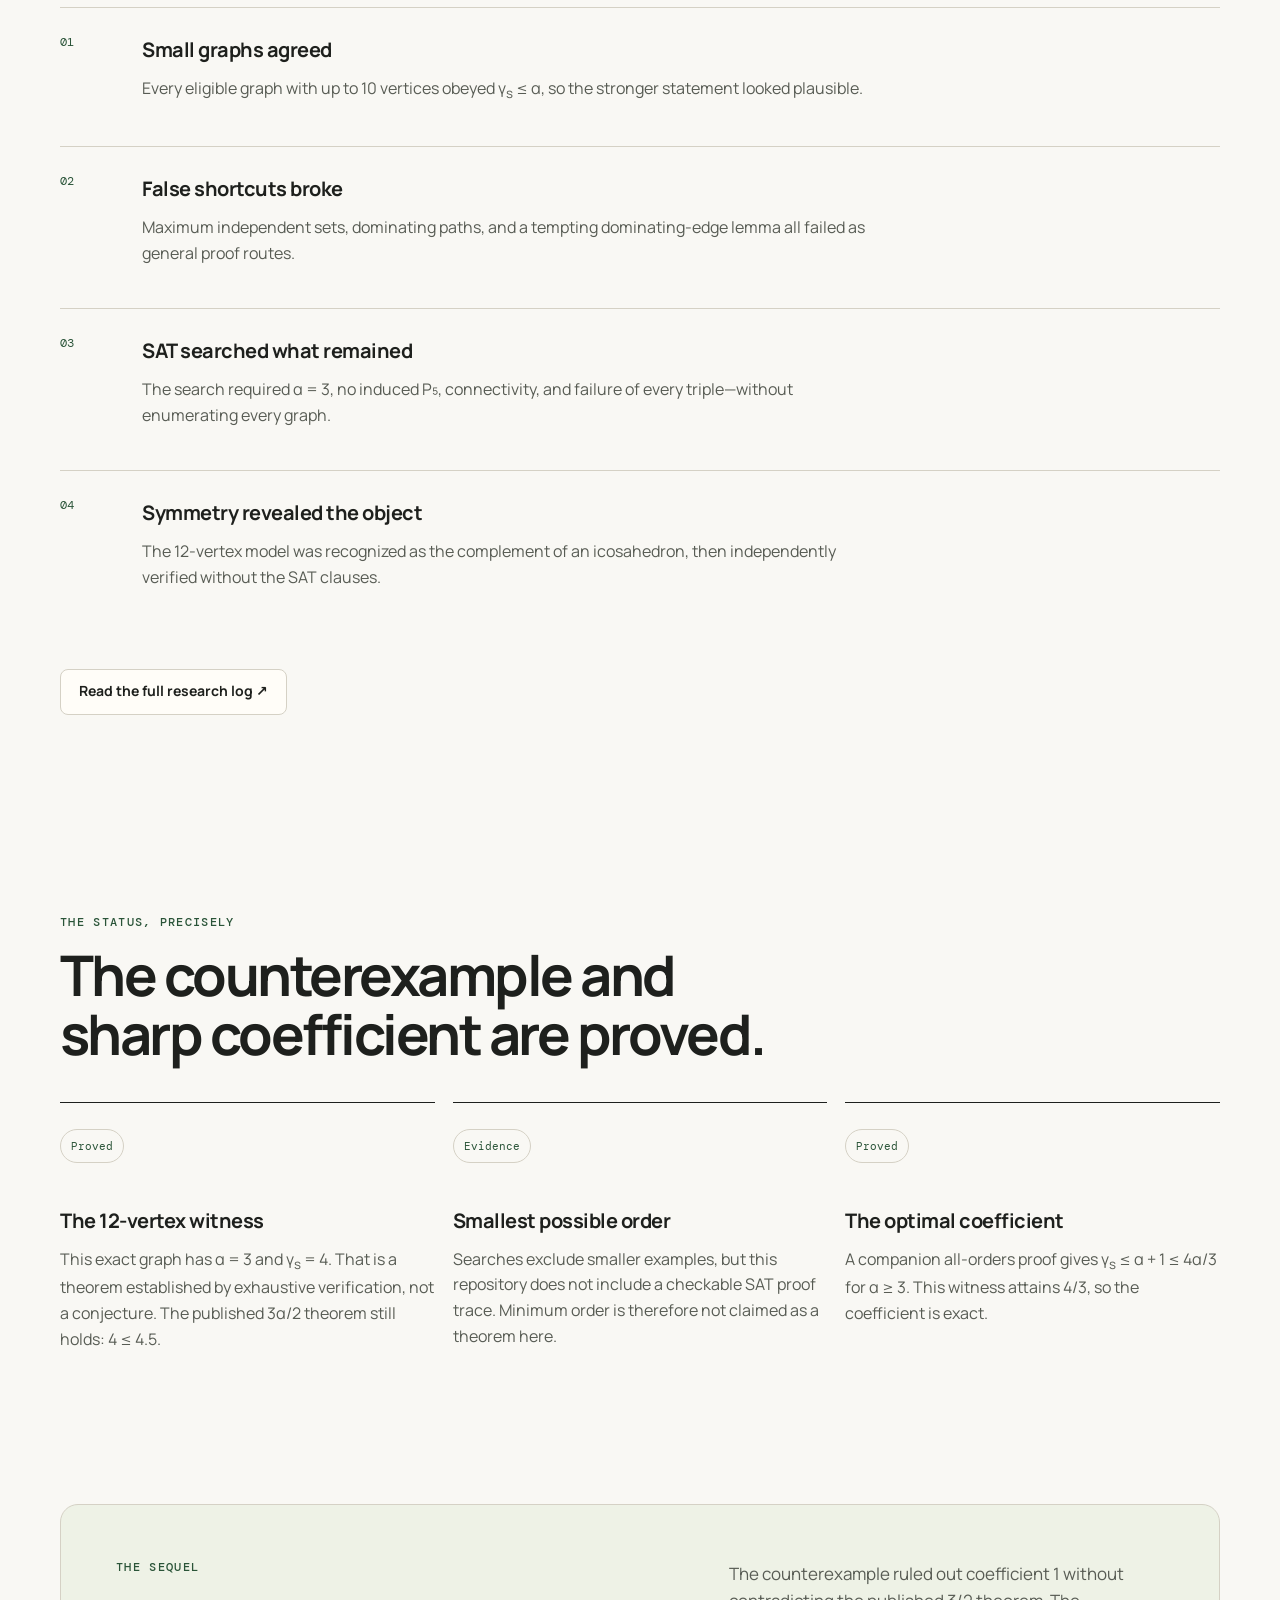
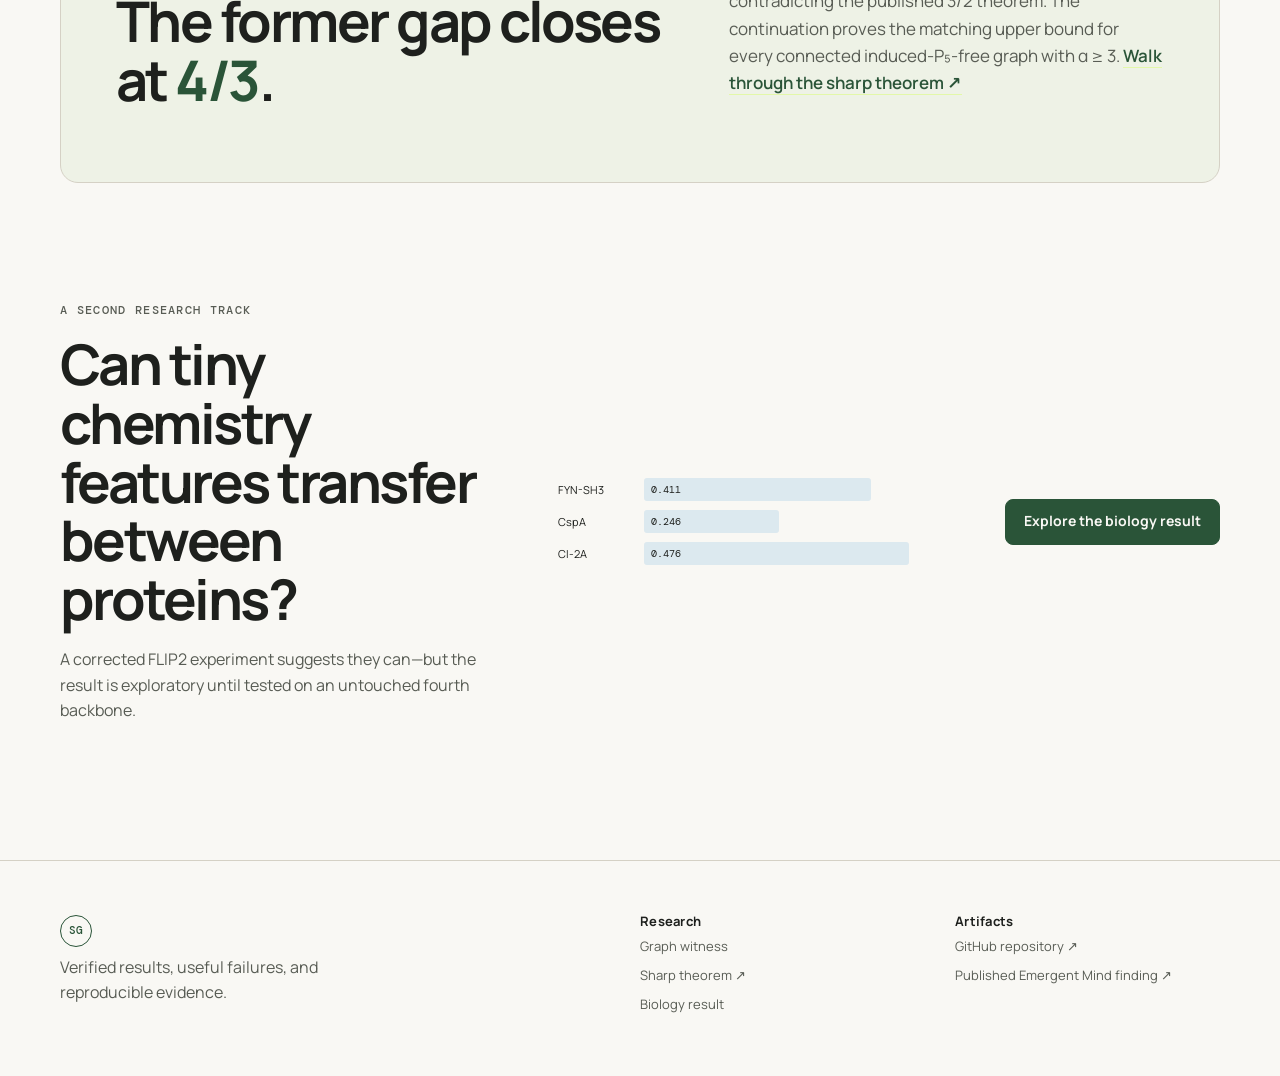
==== commit b75c001a: "Add the sharp coefficient visual paper" ====
--- a/site/index.html
+++ b/site/index.html
@@ -3,9 +3,9 @@
 <head>
   <meta charset="utf-8">
   <meta name="viewport" content="width=device-width,initial-scale=1">
-  <meta name="description" content="A certified 12-vertex counterexample establishing a 4/3 lower bound for secure domination in connected P5-free graphs.">
+  <meta name="description" content="The certified 12-vertex witness behind the sharp 4/3 secure-domination coefficient for connected P5-free graphs.">
   <title>A 4/3 Lower Bound for Secure Domination in Connected P5-Free Graphs</title>
-  <link rel="icon" href="data:image/svg+xml,%3Csvg xmlns='http://www.w3.org/2000/svg' viewBox='0 0 32 32'%3E%3Crect width='32' height='32' rx='16' fill='%23f9f8f4'/%3E%3Ccircle cx='16' cy='16' r='14.5' fill='none' stroke='%232a5438'/%3E%3Ctext x='16' y='20' text-anchor='middle' font-family='monospace' font-size='10' fill='%232a5438'%3ESG%3C/text%3E%3C/svg%3E">
+  <link rel="icon" href="assets/favicon.png" type="image/png">
   <link rel="stylesheet" href="css/site.css">
 </head>
 <body>
@@ -26,7 +26,7 @@
       <div class="hero-copy">
         <p class="eyebrow">Exact theorem · Connected P₅-free graphs</p>
         <h1>A 4/3 lower bound<br><em>for secure domination.</em></h1>
-        <p class="lede">Secure guards must answer attacks without leaving the network exposed. A certified 12-vertex counterexample proves that the best universal multiplier for this family of graphs is at least 4/3.</p>
+        <p class="lede">Secure guards must answer attacks without leaving the network exposed. This certified 12-vertex graph proves that the best universal multiplier is at least 4/3; a companion all-orders theorem now proves it is exactly 4/3.</p>
         <div class="result-equation" aria-label="secure domination number four is greater than independence number three">
           <span>γ<sub>s</sub>(G)</span><b>= 4</b><i>&gt;</i><span>α(G)</span><b>= 3</b>
         </div>
@@ -38,11 +38,11 @@
       </div>
       <aside class="hero-note">
         <span class="note-number">4/3</span>
-        <p>Any universal coefficient must now be at least this large.</p>
-        <div class="interval" aria-label="known coefficient interval from four thirds to three halves">
-          <span style="--x:0%">4/3</span><span style="--x:100%">3/2</span>
-        </div>
-        <small>The best universal coefficient remains open.</small>
+        <p>This witness supplies the sharp lower endpoint.</p>
+        <div class="interval" aria-label="sharp coefficient four thirds compared with the older three halves upper bound">
+          <span style="--x:0%">4/3 exact</span><span style="--x:100%">3/2 old</span>
+        </div>
+        <small>The companion proof closes the former gap at 4/3.</small>
       </aside>
     </section>
 
@@ -144,7 +144,7 @@
     <section class="plain shell" aria-labelledby="status-title">
       <div class="section-heading narrow">
         <p class="eyebrow">The status, precisely</p>
-        <h2 id="status-title">The counterexample is proved. Two larger questions are not.</h2>
+        <h2 id="status-title">The counterexample and sharp coefficient are proved.</h2>
       </div>
       <div class="plain-grid">
         <article>
@@ -158,19 +158,19 @@
           <p>Searches exclude smaller examples, but this repository does not include a checkable SAT proof trace. Minimum order is therefore not claimed as a theorem here.</p>
         </article>
         <article>
-          <span class="plain-number">Open</span>
+          <span class="plain-number">Proved</span>
           <h3>The optimal coefficient</h3>
-          <p>The exact answer remains somewhere between 4/3 and 3/2. The counterexample fixes the lower end, not the final value.</p>
+          <p>A companion all-orders proof gives γ<sub>s</sub> ≤ α + 1 ≤ 4α/3 for α ≥ 3. This witness attains 4/3, so the coefficient is exact.</p>
         </article>
       </div>
     </section>
 
     <section class="open-gap shell">
       <div>
-        <p class="eyebrow">What remains open</p>
-        <h2>The answer lives somewhere between <span>4/3</span> and <span>3/2</span>.</h2>
-      </div>
-      <p>The counterexample rules out coefficient 1; it does not contradict the published 3/2 theorem or show that bound is optimal. Finding an α = 4 graph with γ<sub>s</sub> = 6 would settle optimality; targeted searches found no such graph through order 14.</p>
+        <p class="eyebrow">The sequel</p>
+        <h2>The former gap closes at <span>4/3</span>.</h2>
+      </div>
+      <p>The counterexample ruled out coefficient 1 without contradicting the published 3/2 theorem. The continuation proves the matching upper bound for every connected induced-P₅-free graph with α ≥ 3. <a class="text-link" href="/secure-domination-optimal-coefficient/">Walk through the sharp theorem ↗</a></p>
     </section>
 
     <section class="other-result shell">
@@ -191,7 +191,7 @@
   <footer>
     <div class="shell footer-grid">
       <div><span class="brand-mark">SG</span><p>Verified results, useful failures, and reproducible evidence.</p></div>
-      <div><h2>Research</h2><a href="index.html">Graph result</a><a href="biology.html">Biology result</a></div>
+      <div><h2>Research</h2><a href="index.html">Graph witness</a><a href="/secure-domination-optimal-coefficient/">Sharp theorem ↗</a><a href="biology.html">Biology result</a></div>
       <div><h2>Artifacts</h2><a href="https://github.com/batmanscode/ai-research">GitHub repository ↗</a><a href="https://www.emergentmind.com/open-problems/improve-secure-domination-bound-connected-p5-free-graphs#research-findings">Published Emergent Mind finding ↗</a></div>
     </div>
   </footer>
